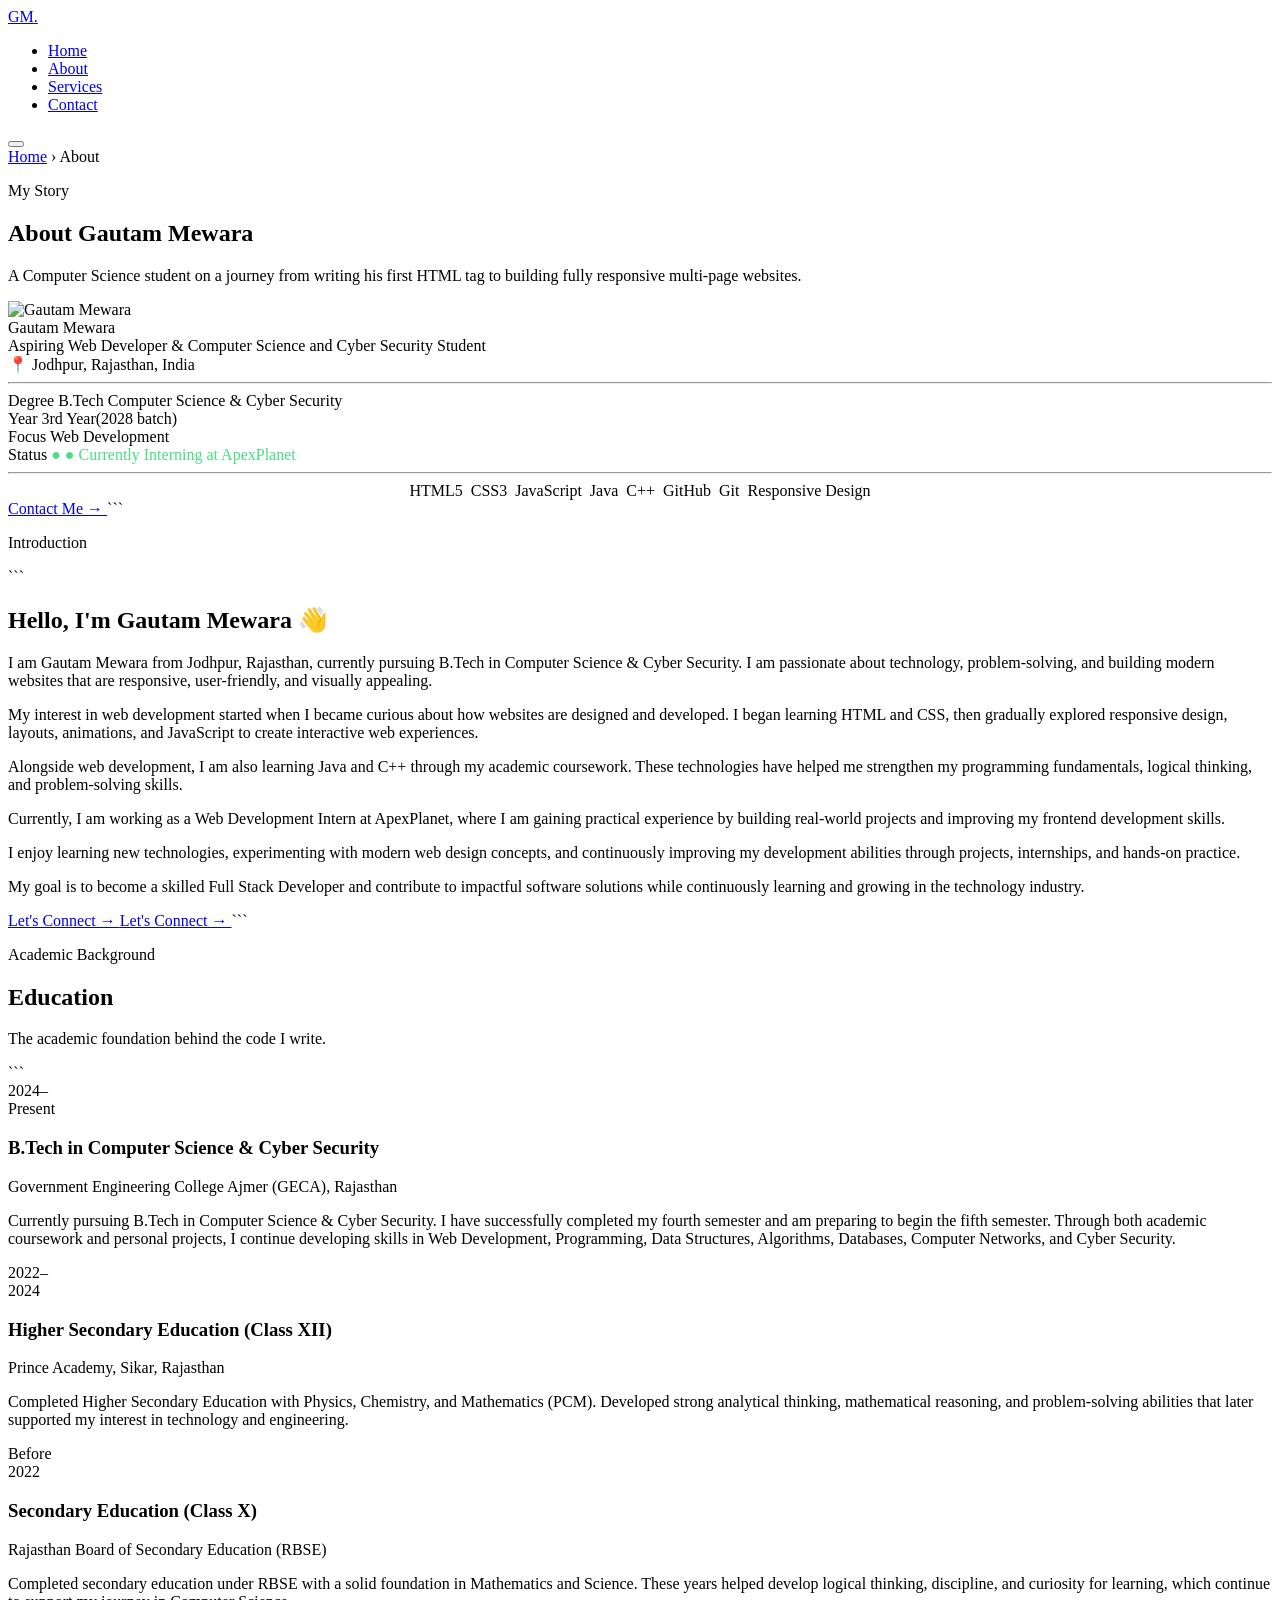
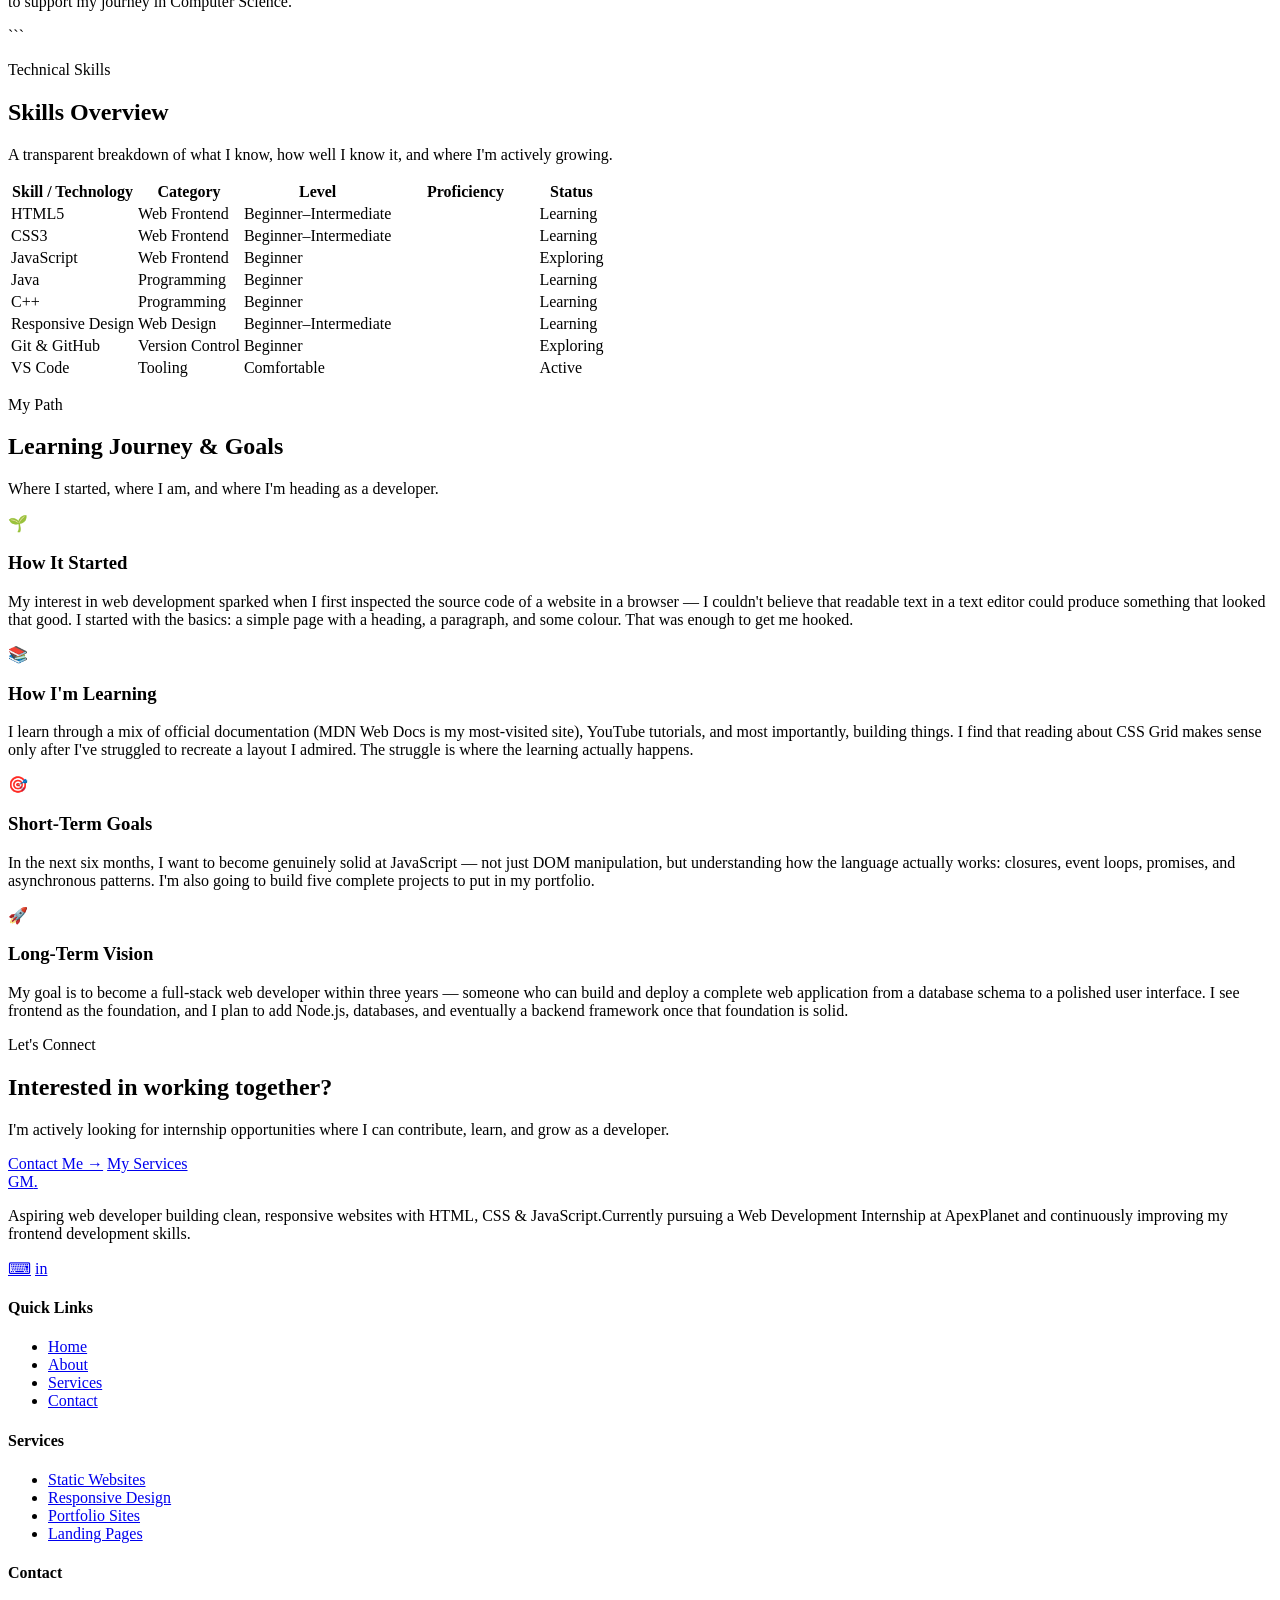
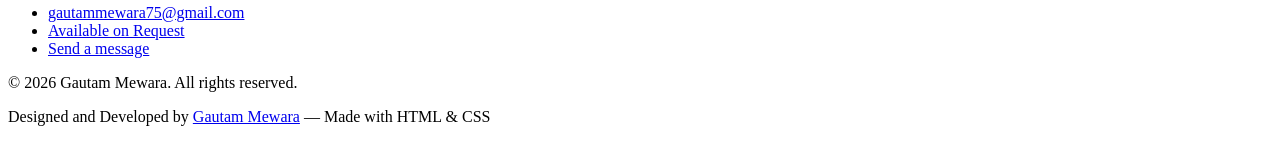
==== about.html @ 84633208 "Add files via upload" ====
<!DOCTYPE html>
<html lang="en">
<head>
  <!-- Created by Gautam Mewara -->
  <meta charset="UTF-8" />
  <meta name="viewport" content="width=device-width, initial-scale=1.0" />
  <meta name="description" content="About Gautam Mewara — Computer Science and Cyber Security student, aspiring web developer, learning HTML, CSS, Java and C++." />
  <title>About — Gautam Mewara</title>
  <link rel="stylesheet" href="css/style.css" />
  <link rel="preconnect" href="https://fonts.googleapis.com" />
  <link rel="preconnect" href="https://fonts.gstatic.com" crossorigin />
</head>
<body>

  <!-- ══ NAVBAR ══════════════════════════════════════════════ -->
  <header>
    <nav class="navbar" role="navigation" aria-label="Main navigation">
      <div class="container nav-inner">
        <a href="index.html" class="nav-logo">GM<span>.</span></a>
        <ul class="nav-links" role="list">
          <li><a href="index.html">Home</a></li>
          <li><a href="about.html" class="active" aria-current="page">About</a></li>
          <li><a href="services.html">Services</a></li>
          <li><a href="contact.html">Contact</a></li>
        </ul>
        <button class="nav-toggle" aria-label="Toggle mobile menu" aria-expanded="false">
          <span></span><span></span><span></span>
        </button>
      </div>
    </nav>
  </header>

  <main>

    <!-- ══ PAGE HERO ══════════════════════════════════════════ -->
    <section class="page-hero" aria-labelledby="page-heading">
      <div class="container">
        <nav class="breadcrumb" aria-label="Breadcrumb">
          <a href="index.html">Home</a>
          <span aria-hidden="true">›</span>
          <span aria-current="page">About</span>
        </nav>
        <p class="tag">My Story</p>
        <h1 class="section-title" id="page-heading">About Gautam Mewara</h1>
        <p class="section-subtitle">A Computer Science student on a journey from writing his first HTML tag to building fully responsive multi-page websites.</p>
      </div>
    </section>

    <!-- ══ INTRODUCTION ════════════════════════════════════════ -->
   <div class="about-profile-card glass">
    <img src="images/profile.jpg"
         alt="Gautam Mewara"
         class="profile-avatar-image">

    <div class="profile-name">Gautam Mewara</div>
    <div class="profile-role">Aspiring Web Developer & Computer Science and Cyber Security Student</div>
    <div class="profile-location">📍 Jodhpur, Rajasthan, India</div>

<hr class="profile-divider" />

<div class="profile-info-row">
    <span>Degree</span>
    <span>B.Tech Computer Science & Cyber Security</span>
</div>

<div class="profile-info-row">
    <span>Year</span>
    <span>3rd Year(2028 batch)</span>
</div>

<div class="profile-info-row">
    <span>Focus</span>
    <span>Web Development</span>
</div>

<div class="profile-info-row">
    <span>Status</span>
    <span style="color:#4ade80;">● ● Currently Interning at ApexPlanet</span>
</div>

<hr class="profile-divider" />

<div style="display:flex; flex-wrap:wrap; gap:8px; justify-content:center; margin-top:4px;">
    <span class="skill-tag">HTML5</span>
    <span class="skill-tag">CSS3</span>
    <span class="skill-tag">JavaScript</span>
    <span class="skill-tag">Java</span>
    <span class="skill-tag">C++</span>
    <span class="skill-tag">GitHub</span>
    <span class="skill-tag">Git</span>
    <span class="skill-tag">Responsive Design</span>
</div>

<a href="contact.html" class="btn btn-primary"
   style="width:100%; justify-content:center; margin-top:24px;">
   Contact Me →
</a>
```

</div>

<div class="about-text-content">
    <p class="tag">Introduction</p>

```
<h2 class="section-title" id="intro-heading">
    Hello, I'm Gautam Mewara 👋
</h2>

<p>
    I am Gautam Mewara from Jodhpur, Rajasthan, currently pursuing B.Tech in Computer Science & Cyber Security. I am passionate about technology, problem-solving, and building modern websites that are responsive, user-friendly, and visually appealing.
</p>

<p>
    My interest in web development started when I became curious about how websites are designed and developed. I began learning HTML and CSS, then gradually explored responsive design, layouts, animations, and JavaScript to create interactive web experiences.
</p>

<p>
    Alongside web development, I am also learning Java and C++ through my academic coursework. These technologies have helped me strengthen my programming fundamentals, logical thinking, and problem-solving skills.
</p>

<p>
    Currently, I am working as a Web Development Intern at ApexPlanet, where I am gaining practical experience by building real-world projects and improving my frontend development skills.
</p>

<p>
    I enjoy learning new technologies, experimenting with modern web design concepts, and continuously improving my development abilities through projects, internships, and hands-on practice.
</p>

<p>
    My goal is to become a skilled Full Stack Developer and contribute to impactful software solutions while continuously learning and growing in the technology industry.
</p>

<a href="contact.html" class="btn btn-outline" style="margin-top:8px;">
    Let's Connect →
</a>

<a href="contact.html" class="btn btn-outline" style="margin-top:8px;">
    Let's Connect →
</a>
```

</div>


    <!-- ══ EDUCATION ════════════════════════════════════════ -->
    <section class="section education-section" aria-labelledby="edu-heading">
  <div class="container">
    <p class="tag">Academic Background</p>
    <h2 class="section-title" id="edu-heading">Education</h2>
    <p class="section-subtitle">The academic foundation behind the code I write.</p>

```
<div class="education-list">

  <article class="education-item glass">
    <div class="edu-year">2024–<br/>Present</div>
    <div class="edu-content">
      <h3>B.Tech in Computer Science & Cyber Security</h3>
      <div class="edu-school">Government Engineering College Ajmer (GECA), Rajasthan</div>
      <p class="edu-desc">
        Currently pursuing B.Tech in Computer Science & Cyber Security. I have successfully completed my fourth semester and am preparing to begin the fifth semester. Through both academic coursework and personal projects, I continue developing skills in Web Development, Programming, Data Structures, Algorithms, Databases, Computer Networks, and Cyber Security.
      </p>
    </div>
  </article>

  <article class="education-item glass">
    <div class="edu-year">2022–<br/>2024</div>
    <div class="edu-content">
      <h3>Higher Secondary Education (Class XII)</h3>
      <div class="edu-school">Prince Academy, Sikar, Rajasthan</div>
      <p class="edu-desc">
        Completed Higher Secondary Education with Physics, Chemistry, and Mathematics (PCM). Developed strong analytical thinking, mathematical reasoning, and problem-solving abilities that later supported my interest in technology and engineering.
      </p>
    </div>
  </article>

  <article class="education-item glass">
    <div class="edu-year">Before<br/>2022</div>
    <div class="edu-content">
      <h3>Secondary Education (Class X)</h3>
      <div class="edu-school">Rajasthan Board of Secondary Education (RBSE)</div>
      <p class="edu-desc">
        Completed secondary education under RBSE with a solid foundation in Mathematics and Science. These years helped develop logical thinking, discipline, and curiosity for learning, which continue to support my journey in Computer Science.
      </p>
    </div>
  </article>

</div>
```

  </div>
</section>


    <!-- ══ SKILLS TABLE ═════════════════════════════════════ -->
    <section class="section skills-table-section" aria-labelledby="skills-table-heading">
      <div class="container">
        <p class="tag">Technical Skills</p>
        <h2 class="section-title" id="skills-table-heading">Skills Overview</h2>
        <p class="section-subtitle">A transparent breakdown of what I know, how well I know it, and where I'm actively growing.</p>

        <div class="skills-table-wrap">
          <table class="skills-table" role="table" aria-label="Technical skills table">
            <thead>
              <tr>
                <th scope="col">Skill / Technology</th>
                <th scope="col">Category</th>
                <th scope="col">Level</th>
                <th scope="col">Proficiency</th>
                <th scope="col">Status</th>
              </tr>
            </thead>
            <tbody>
              <tr>
                <td>HTML5</td>
                <td>Web Frontend</td>
                <td>Beginner–Intermediate</td>
                <td>
                  <div class="skill-level-bar" style="width:140px;">
                    <div class="skill-level-fill" data-pct="65" style="width:65%"></div>
                  </div>
                </td>
                <td><span class="badge badge-sky">Learning</span></td>
              </tr>
              <tr>
                <td>CSS3</td>
                <td>Web Frontend</td>
                <td>Beginner–Intermediate</td>
                <td>
                  <div class="skill-level-bar" style="width:140px;">
                    <div class="skill-level-fill" data-pct="60" style="width:60%"></div>
                  </div>
                </td>
                <td><span class="badge badge-sky">Learning</span></td>
              </tr>
              <tr>
                <td>JavaScript</td>
                <td>Web Frontend</td>
                <td>Beginner</td>
                <td>
                  <div class="skill-level-bar" style="width:140px;">
                    <div class="skill-level-fill" data-pct="35" style="width:35%"></div>
                  </div>
                </td>
                <td><span class="badge badge-yellow">Exploring</span></td>
              </tr>
              <tr>
                <td>Java</td>
                <td>Programming</td>
                <td>Beginner</td>
                <td>
                  <div class="skill-level-bar" style="width:140px;">
                    <div class="skill-level-fill" data-pct="45" style="width:45%"></div>
                  </div>
                </td>
                <td><span class="badge badge-sky">Learning</span></td>
              </tr>
              <tr>
                <td>C++</td>
                <td>Programming</td>
                <td>Beginner</td>
                <td>
                  <div class="skill-level-bar" style="width:140px;">
                    <div class="skill-level-fill" data-pct="40" style="width:40%"></div>
                  </div>
                </td>
                <td><span class="badge badge-sky">Learning</span></td>
              </tr>
              <tr>
                <td>Responsive Design</td>
                <td>Web Design</td>
                <td>Beginner–Intermediate</td>
                <td>
                  <div class="skill-level-bar" style="width:140px;">
                    <div class="skill-level-fill" data-pct="58" style="width:58%"></div>
                  </div>
                </td>
                <td><span class="badge badge-sky">Learning</span></td>
              </tr>
              <tr>
                <td>Git &amp; GitHub</td>
                <td>Version Control</td>
                <td>Beginner</td>
                <td>
                  <div class="skill-level-bar" style="width:140px;">
                    <div class="skill-level-fill" data-pct="30" style="width:30%"></div>
                  </div>
                </td>
                <td><span class="badge badge-yellow">Exploring</span></td>
              </tr>
              <tr>
                <td>VS Code</td>
                <td>Tooling</td>
                <td>Comfortable</td>
                <td>
                  <div class="skill-level-bar" style="width:140px;">
                    <div class="skill-level-fill" data-pct="72" style="width:72%"></div>
                  </div>
                </td>
                <td><span class="badge badge-green">Active</span></td>
              </tr>
            </tbody>
          </table>
        </div>
      </div>
    </section>

    <!-- ══ LEARNING JOURNEY ═════════════════════════════════ -->
    <section class="section journey-section" aria-labelledby="journey-heading">
      <div class="container">
        <p class="tag">My Path</p>
        <h2 class="section-title" id="journey-heading">Learning Journey &amp; Goals</h2>
        <p class="section-subtitle">Where I started, where I am, and where I'm heading as a developer.</p>

        <div class="journey-grid">
          <div class="journey-card glass">
            <span class="journey-icon">🌱</span>
            <h3>How It Started</h3>
            <p>
              My interest in web development sparked when I first inspected the source code of a website in a browser — I couldn't believe that readable text in a text editor could produce something that looked that good. I started with the basics: a simple page with a heading, a paragraph, and some colour. That was enough to get me hooked.
            </p>
          </div>

          <div class="journey-card glass">
            <span class="journey-icon">📚</span>
            <h3>How I'm Learning</h3>
            <p>
              I learn through a mix of official documentation (MDN Web Docs is my most-visited site), YouTube tutorials, and most importantly, building things. I find that reading about CSS Grid makes sense only after I've struggled to recreate a layout I admired. The struggle is where the learning actually happens.
            </p>
          </div>

          <div class="journey-card glass">
            <span class="journey-icon">🎯</span>
            <h3>Short-Term Goals</h3>
            <p>
              In the next six months, I want to become genuinely solid at JavaScript — not just DOM manipulation, but understanding how the language actually works: closures, event loops, promises, and asynchronous patterns. I'm also going to build five complete projects to put in my portfolio.
            </p>
          </div>

          <div class="journey-card glass">
            <span class="journey-icon">🚀</span>
            <h3>Long-Term Vision</h3>
            <p>
              My goal is to become a full-stack web developer within three years — someone who can build and deploy a complete web application from a database schema to a polished user interface. I see frontend as the foundation, and I plan to add Node.js, databases, and eventually a backend framework once that foundation is solid.
            </p>
          </div>
        </div>
      </div>
    </section>

    <!-- ══ CTA ════════════════════════════════════════════ -->
    <section class="cta-section" aria-labelledby="about-cta-heading">
      <div class="container">
        <p class="tag">Let's Connect</p>
        <h2 class="section-title" id="about-cta-heading">Interested in working together?</h2>
        <p class="section-subtitle">
          I'm actively looking for internship opportunities where I can contribute, learn, and grow as a developer.
        </p>
        <div class="cta-actions">
          <a href="contact.html" class="btn btn-primary">Contact Me →</a>
          <a href="services.html" class="btn btn-outline">My Services</a>
        </div>
      </div>
    </section>

  </main>

  <!-- ══ FOOTER ════════════════════════════════════════════ -->
  <footer class="footer" role="contentinfo">
    <div class="container">
      <div class="footer-grid">
        <div class="footer-brand">
          <a href="index.html" class="nav-logo">GM<span>.</span></a>
          <p>Aspiring web developer building clean, responsive websites with HTML, CSS &amp; JavaScript.Currently pursuing a Web Development Internship at ApexPlanet and continuously improving my frontend development skills.</p>
          <div class="footer-social">
            <a href="https://github.com/gautammewara75" target="_blank" rel="noopener noreferrer" class="social-link" aria-label="GitHub">⌨</a>
            <a href="https://www.linkedin.com/in/gautammewara75" target="_blank" rel="noopener noreferrer" class="social-link" aria-label="LinkedIn">in</a>
          </div>
        </div>
        <div class="footer-col">
          <h4>Quick Links</h4>
          <ul>
            <li><a href="index.html">Home</a></li>
            <li><a href="about.html">About</a></li>
            <li><a href="services.html">Services</a></li>
            <li><a href="contact.html">Contact</a></li>
          </ul>
        </div>
        <div class="footer-col">
          <h4>Services</h4>
          <ul>
            <li><a href="services.html">Static Websites</a></li>
            <li><a href="services.html">Responsive Design</a></li>
            <li><a href="services.html">Portfolio Sites</a></li>
            <li><a href="services.html">Landing Pages</a></li>
          </ul>
        </div>
        <div class="footer-col">
          <h4>Contact</h4>
          <ul>
            <li><a href="mailto:gautammewara75@gmail.com">gautammewara75@gmail.com</a></li>
            <li><a href="tel:Available on Request">Available on Request</a></li>
            <li><a href="contact.html">Send a message</a></li>
          </ul>
        </div>
      </div>
      <div class="footer-bottom">
        <p>© 2026 Gautam Mewara. All rights reserved.</p>
        <p>Designed and Developed by <a href="about.html">Gautam Mewara</a> — Made with HTML &amp; CSS</p>
      </div>
    </div>
  </footer>

  <script src="js/script.js"></script>
</body>
</html>
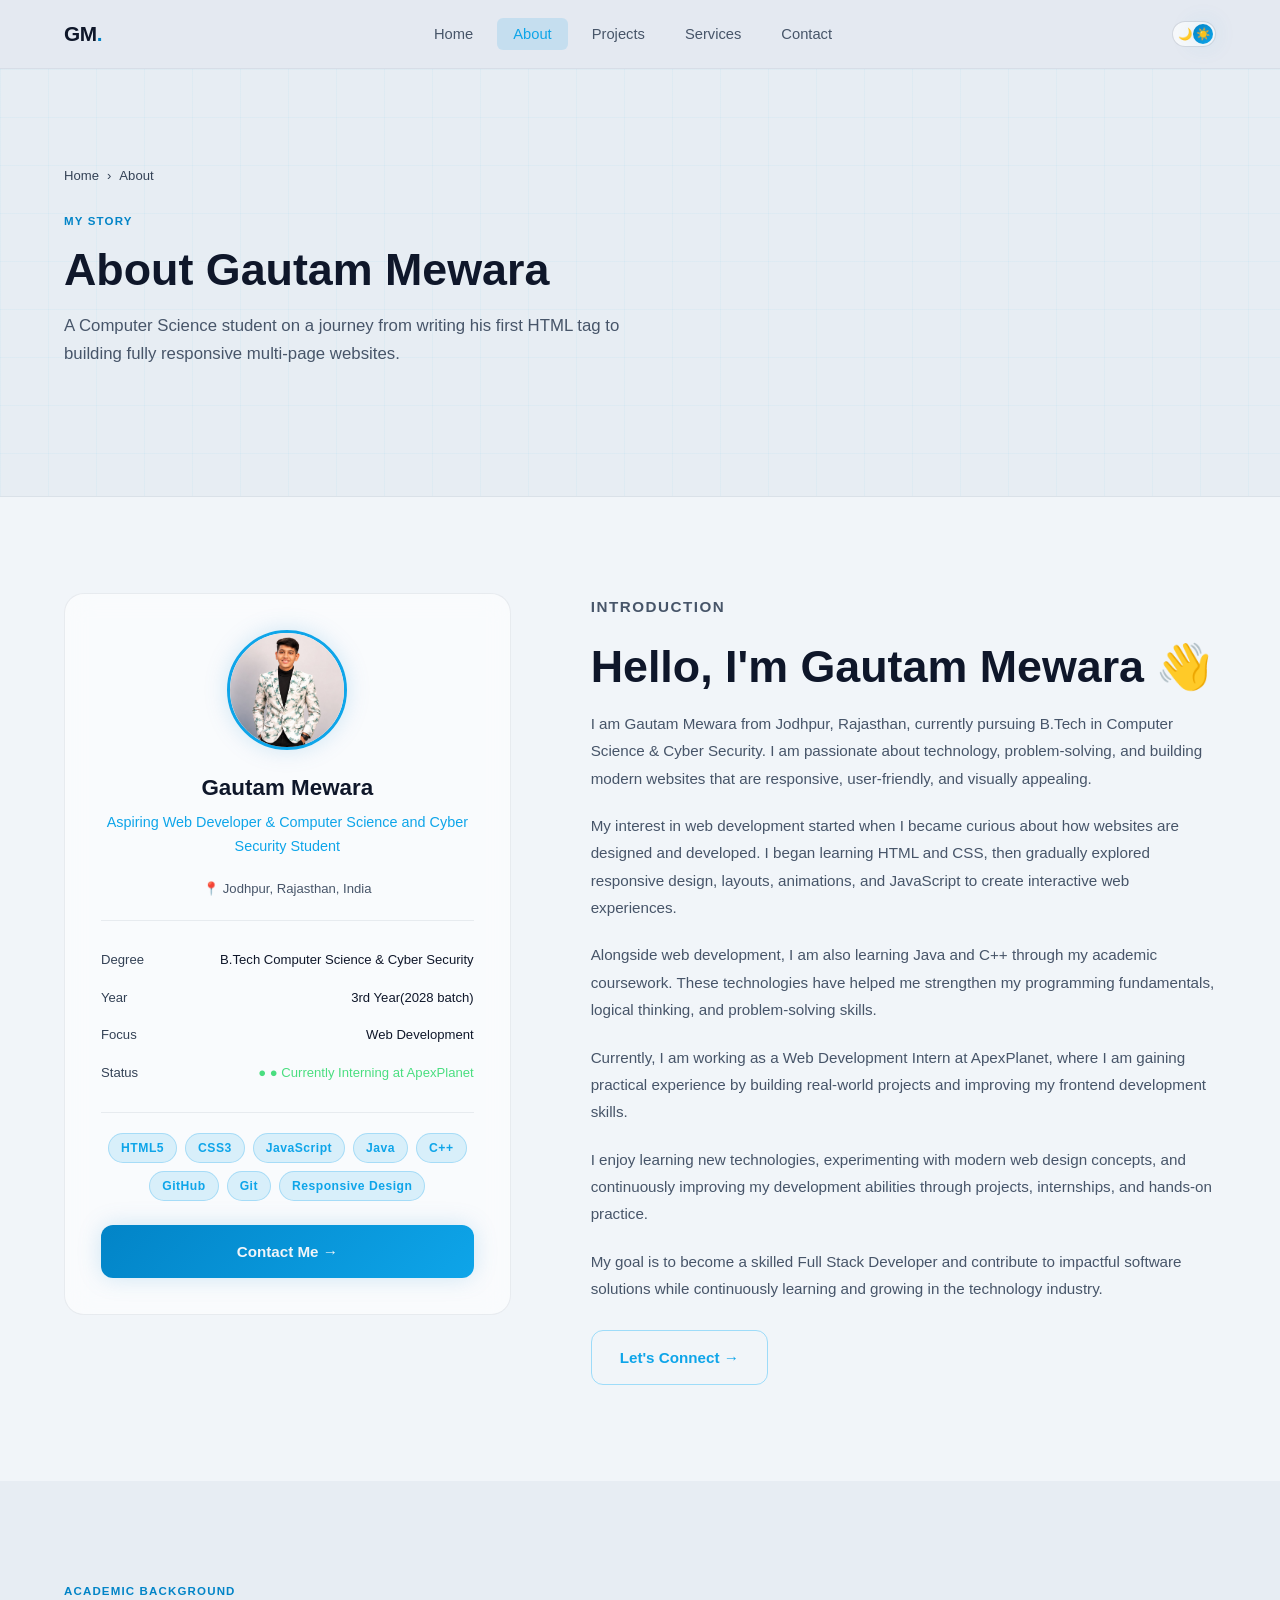
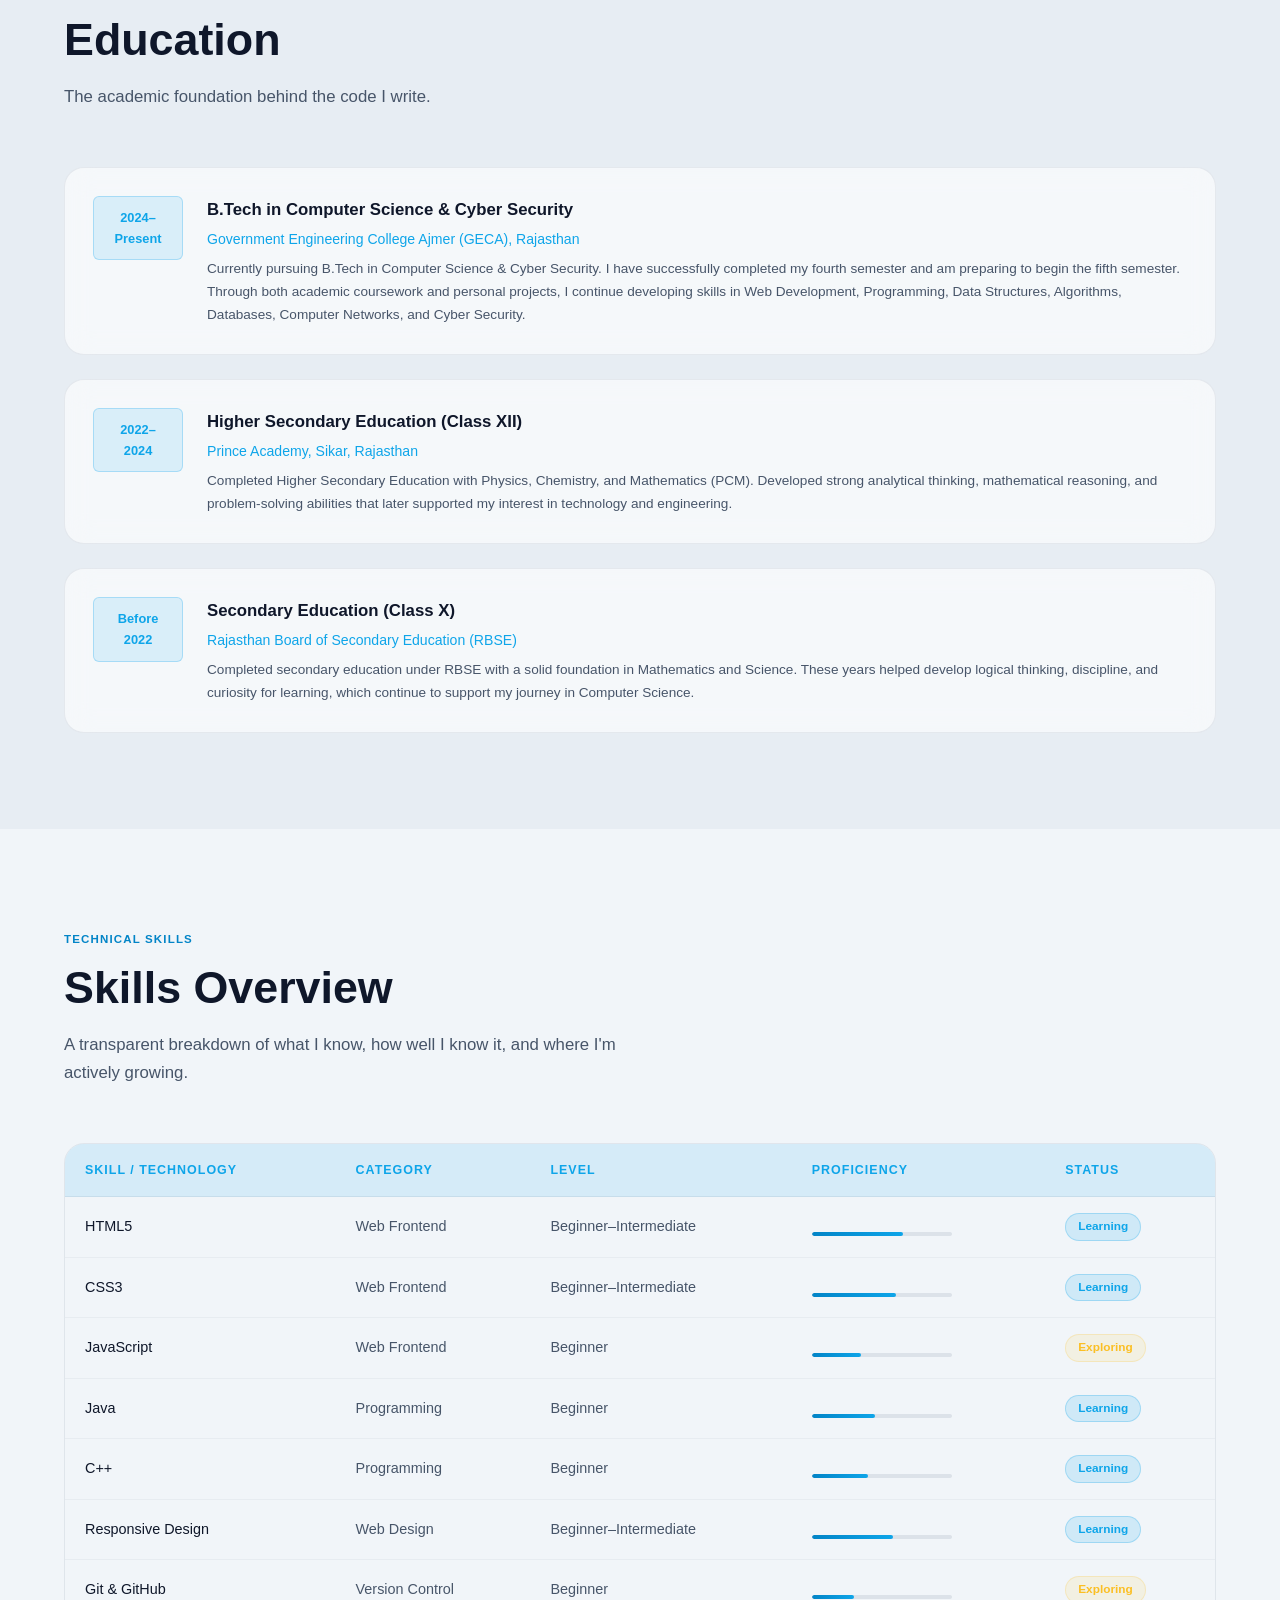
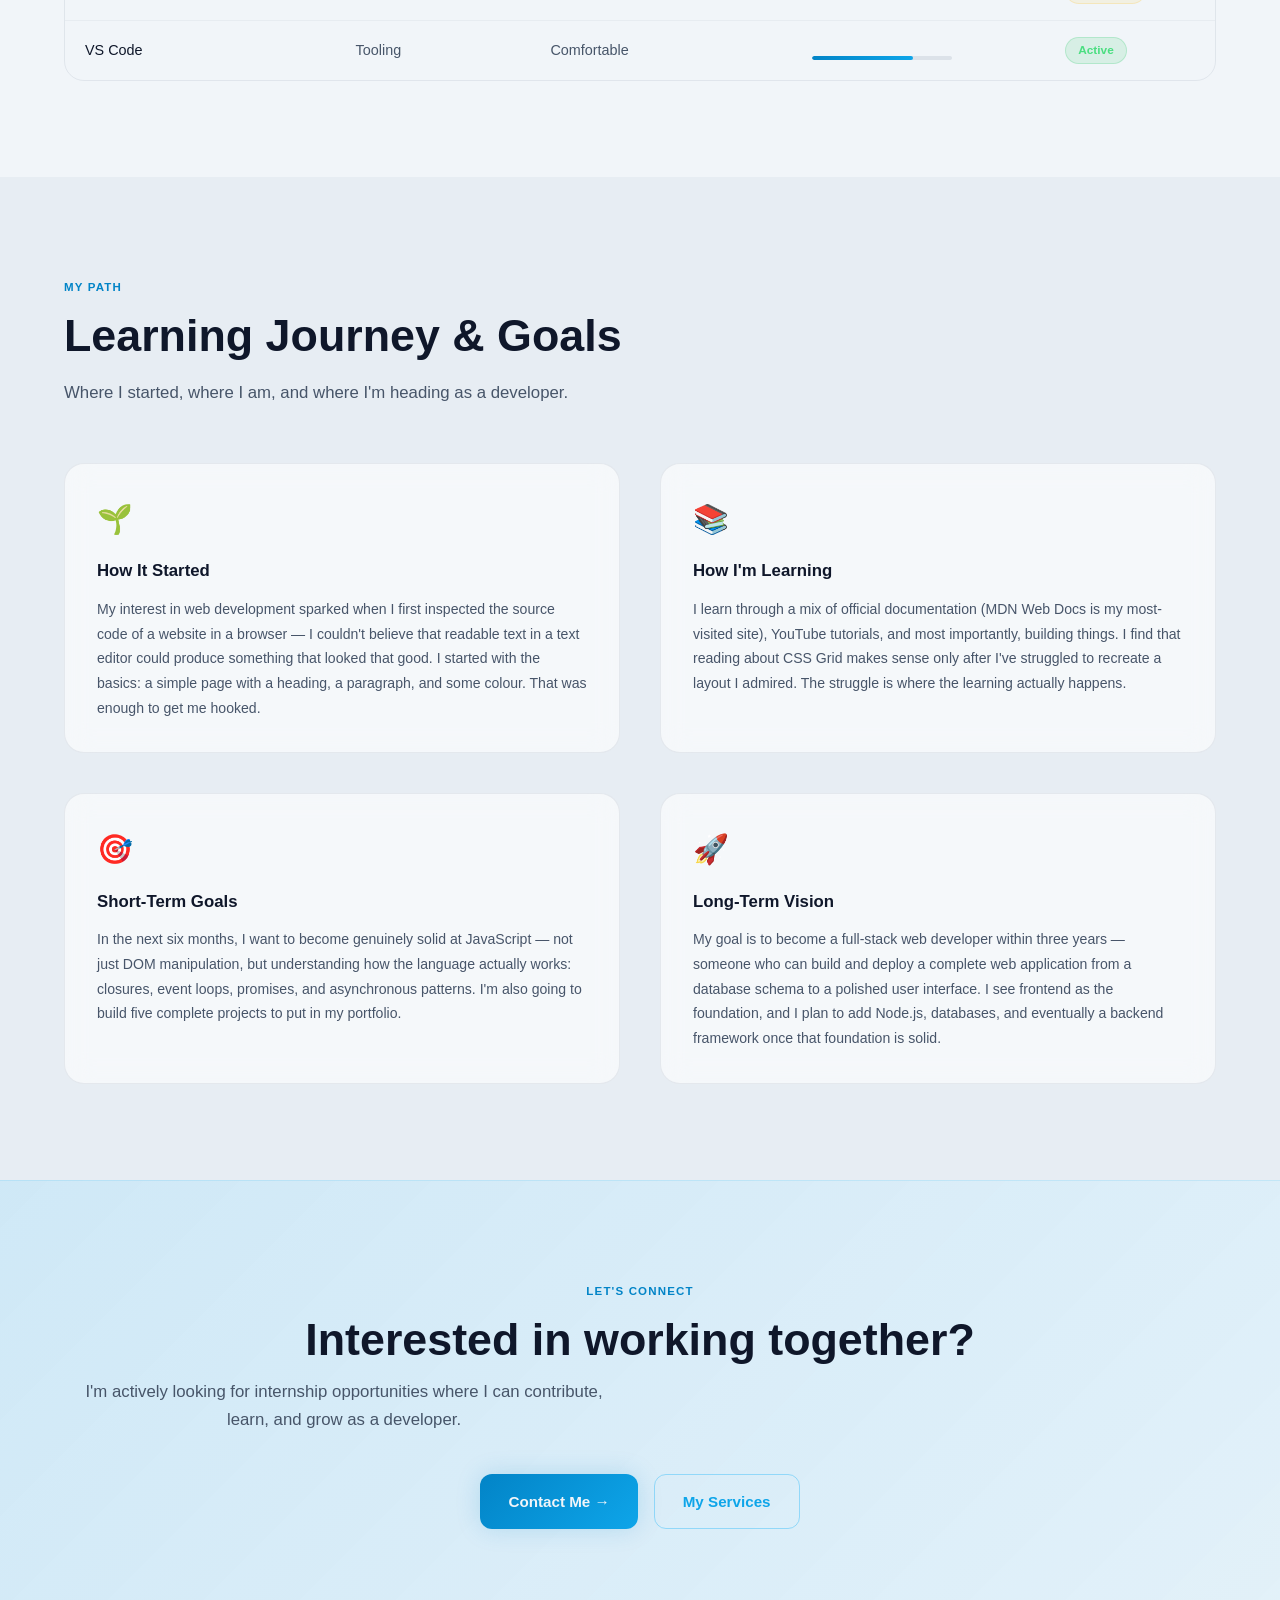
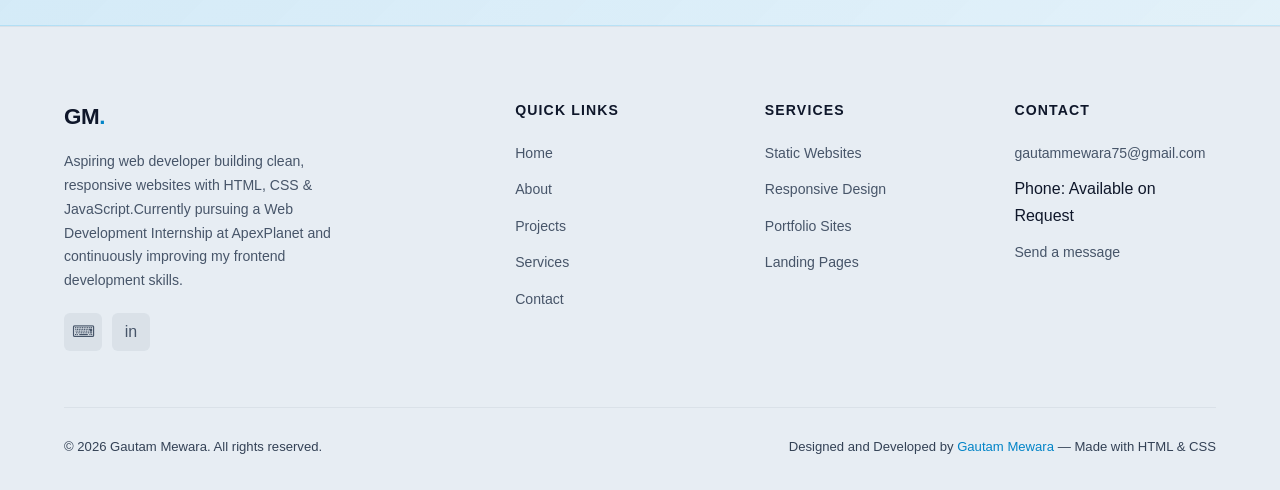
==== commit f737fff3: "Add files via upload" ====
--- a/about.html
+++ b/about.html
@@ -2,6 +2,15 @@
 <html lang="en">
 <head>
   <!-- Created by Gautam Mewara -->
+  <script>
+    (function () {
+      try {
+        var stored = localStorage.getItem('theme');
+        var theme = stored || (matchMedia('(prefers-color-scheme: light)').matches ? 'light' : 'dark');
+        if (theme === 'light') document.documentElement.setAttribute('data-theme', 'light');
+      } catch (e) { /* localStorage unavailable */ }
+    })();
+  </script>
   <meta charset="UTF-8" />
   <meta name="viewport" content="width=device-width, initial-scale=1.0" />
   <meta name="description" content="About Gautam Mewara — Computer Science and Cyber Security student, aspiring web developer, learning HTML, CSS, Java and C++." />
@@ -11,6 +20,7 @@
   <link rel="preconnect" href="https://fonts.gstatic.com" crossorigin />
 </head>
 <body>
+  <a href="#main-content" class="skip-link">Skip to content</a>
 
   <!-- ══ NAVBAR ══════════════════════════════════════════════ -->
   <header>
@@ -20,17 +30,22 @@
         <ul class="nav-links" role="list">
           <li><a href="index.html">Home</a></li>
           <li><a href="about.html" class="active" aria-current="page">About</a></li>
+          <li><a href="projects.html">Projects</a></li>
           <li><a href="services.html">Services</a></li>
           <li><a href="contact.html">Contact</a></li>
         </ul>
         <button class="nav-toggle" aria-label="Toggle mobile menu" aria-expanded="false">
           <span></span><span></span><span></span>
         </button>
+        <button class="theme-toggle" id="theme-toggle" type="button" aria-pressed="false" aria-label="Switch to light theme">
+          <span class="theme-icon theme-icon-dark" aria-hidden="true">🌙</span>
+          <span class="theme-icon theme-icon-light" aria-hidden="true">☀️</span>
+        </button>
       </div>
     </nav>
   </header>
 
-  <main>
+  <main id="main-content">
 
     <!-- ══ PAGE HERO ══════════════════════════════════════════ -->
     <section class="page-hero" aria-labelledby="page-heading">
@@ -47,6 +62,10 @@
     </section>
 
     <!-- ══ INTRODUCTION ════════════════════════════════════════ -->
+    <section class="section" aria-label="Introduction">
+      <div class="container">
+        <div class="about-intro-grid">
+
    <div class="about-profile-card glass">
     <img src="images/profile.jpg"
          alt="Gautam Mewara"
@@ -95,14 +114,12 @@
    style="width:100%; justify-content:center; margin-top:24px;">
    Contact Me →
 </a>
-```
 
 </div>
 
 <div class="about-text-content">
     <p class="tag">Introduction</p>
 
-```
 <h2 class="section-title" id="intro-heading">
     Hello, I'm Gautam Mewara 👋
 </h2>
@@ -135,12 +152,11 @@
     Let's Connect →
 </a>
 
-<a href="contact.html" class="btn btn-outline" style="margin-top:8px;">
-    Let's Connect →
-</a>
-```
-
-</div>
+        </div>
+
+        </div>
+      </div>
+    </section>
 
 
     <!-- ══ EDUCATION ════════════════════════════════════════ -->
@@ -150,7 +166,6 @@
     <h2 class="section-title" id="edu-heading">Education</h2>
     <p class="section-subtitle">The academic foundation behind the code I write.</p>
 
-```
 <div class="education-list">
 
   <article class="education-item glass">
@@ -187,7 +202,6 @@
   </article>
 
 </div>
-```
 
   </div>
 </section>
@@ -375,7 +389,7 @@
           <p>Aspiring web developer building clean, responsive websites with HTML, CSS &amp; JavaScript.Currently pursuing a Web Development Internship at ApexPlanet and continuously improving my frontend development skills.</p>
           <div class="footer-social">
             <a href="https://github.com/gautammewara75" target="_blank" rel="noopener noreferrer" class="social-link" aria-label="GitHub">⌨</a>
-            <a href="https://www.linkedin.com/in/gautammewara75" target="_blank" rel="noopener noreferrer" class="social-link" aria-label="LinkedIn">in</a>
+            <a href="https://linkedin.com/in/gautammewara75" target="_blank" rel="noopener noreferrer" class="social-link" aria-label="LinkedIn">in</a>
           </div>
         </div>
         <div class="footer-col">
@@ -383,6 +397,7 @@
           <ul>
             <li><a href="index.html">Home</a></li>
             <li><a href="about.html">About</a></li>
+            <li><a href="projects.html">Projects</a></li>
             <li><a href="services.html">Services</a></li>
             <li><a href="contact.html">Contact</a></li>
           </ul>
@@ -400,7 +415,7 @@
           <h4>Contact</h4>
           <ul>
             <li><a href="mailto:gautammewara75@gmail.com">gautammewara75@gmail.com</a></li>
-            <li><a href="tel:Available on Request">Available on Request</a></li>
+            <li><span>Phone: Available on Request</span></li>
             <li><a href="contact.html">Send a message</a></li>
           </ul>
         </div>
@@ -412,6 +427,8 @@
     </div>
   </footer>
 
+  <button id="back-to-top" class="back-to-top" type="button" aria-label="Back to top">↑</button>
+
   <script src="js/script.js"></script>
 </body>
 </html>
--- a/css/style.css
+++ b/css/style.css
@@ -0,0 +1,1718 @@
+/* ============================================================
+   style.css — Gautam Mewara Portfolio
+   Created by Gautam Mewara
+   ============================================================ */
+
+/* ── Reset & Base ─────────────────────────────────────────── */
+*, *::before, *::after { box-sizing: border-box; margin: 0; padding: 0; }
+
+:root {
+  --navy:       #0f172a;
+  --navy-mid:   #1e293b;
+  --sky:        #0ea5e9;
+  --sky-light:  #38bdf8;
+  --snow:       #f8fafc;
+  --slate:      #94a3b8;
+  --slate-dark: #64748b;
+  --white:      #ffffff;
+
+  /* RGB triplets used inside rgba() so the dark/light theme can swap the
+     base colour while every existing opacity value stays untouched. */
+  --surface-rgb: 30,41,59;    /* card / glass panels */
+  --deep-rgb:    15,23,42;    /* navbar, inputs, deepest panels */
+  --ink-rgb:     148,163,184; /* borders, dividers, track lines */
+
+  --radius-sm:  6px;
+  --radius-md:  12px;
+  --radius-lg:  20px;
+  --radius-xl:  32px;
+
+  --shadow-sm:  0 1px 3px rgba(0,0,0,.3);
+  --shadow-md:  0 4px 16px rgba(0,0,0,.4);
+  --shadow-lg:  0 8px 32px rgba(0,0,0,.5);
+  --shadow-glow: 0 0 24px rgba(14,165,233,.35);
+
+  --transition: .28s cubic-bezier(.4,0,.2,1);
+
+  --font-display: 'Space Grotesk', sans-serif;
+  --font-body:    'Inter', sans-serif;
+}
+
+/* ── Light theme overrides ─────────────────────────────────────────
+   Toggled by setting data-theme="light" on <html> (see js/script.js).
+   Only colour tokens change; layout, spacing and content stay identical. */
+html[data-theme="light"] {
+  --navy:       #f1f5f9;
+  --navy-mid:   #e7edf3;
+  --sky:        #0284c7;
+  --sky-light:  #0ea5e9;
+  --snow:       #0f172a;
+  --slate:      #475569;
+  --slate-dark: #334155;
+  --white:      #0f172a;
+
+  --surface-rgb: 255,255,255;
+  --deep-rgb:    226,232,240;
+  --ink-rgb:     100,116,139;
+
+  --shadow-sm:  0 1px 3px rgba(15,23,42,.08);
+  --shadow-md:  0 4px 16px rgba(15,23,42,.10);
+  --shadow-lg:  0 8px 32px rgba(15,23,42,.14);
+  --shadow-glow: 0 0 24px rgba(2,132,199,.18);
+}
+
+html { scroll-behavior: smooth; font-size: 16px; }
+
+/* Keeps in-page anchor jumps (FAQ links, section-nav dots, skip link) from
+   hiding under the sticky navbar */
+[id] { scroll-margin-top: 84px; }
+
+body {
+  font-family: var(--font-body);
+  background: var(--navy);
+  color: var(--snow);
+  line-height: 1.65;
+  overflow-x: hidden;
+  transition: background-color var(--transition), color var(--transition);
+}
+
+a { color: var(--sky-light); text-decoration: none; transition: color var(--transition); }
+a:hover { color: var(--white); }
+img { display: block; max-width: 100%; }
+ul { list-style: none; }
+button { cursor: pointer; font-family: inherit; }
+
+/* Google Fonts import */
+@import url('https://fonts.googleapis.com/css2?family=Space+Grotesk:wght@400;500;600;700&family=Inter:wght@400;500;600&display=swap');
+
+/* ── Utility ──────────────────────────────────────────────── */
+.container { width: 90%; max-width: 1200px; margin: 0 auto; }
+.section    { padding: 96px 0; }
+.section-sm { padding: 64px 0; }
+
+.tag {
+  display: inline-block;
+  font-size: .72rem;
+  font-weight: 600;
+  letter-spacing: .1em;
+  text-transform: uppercase;
+  color: var(--sky);
+  margin-bottom: 12px;
+}
+
+.section-title {
+  font-family: var(--font-display);
+  font-size: clamp(1.9rem, 3.5vw, 2.8rem);
+  font-weight: 700;
+  color: var(--white);
+  line-height: 1.2;
+  margin-bottom: 16px;
+}
+
+.section-subtitle {
+  color: var(--slate);
+  font-size: 1.05rem;
+  max-width: 560px;
+  margin-bottom: 56px;
+}
+
+.text-center { text-align: center; }
+.text-center .section-subtitle { margin-left: auto; margin-right: auto; }
+
+/* ── Buttons ──────────────────────────────────────────────── */
+.btn {
+  display: inline-flex;
+  align-items: center;
+  gap: 8px;
+  padding: 14px 28px;
+  border-radius: var(--radius-md);
+  font-size: .95rem;
+  font-weight: 600;
+  transition: all var(--transition);
+  border: none;
+  position: relative;
+  overflow: hidden;
+}
+
+.btn-primary {
+  background: linear-gradient(135deg, var(--sky), var(--sky-light));
+  color: var(--navy);
+  box-shadow: var(--shadow-glow);
+}
+.btn-primary:hover {
+  transform: translateY(-2px);
+  box-shadow: 0 0 36px rgba(14,165,233,.55);
+  color: var(--navy);
+}
+
+.btn-outline {
+  background: transparent;
+  border: 1.5px solid rgba(56,189,248,.45);
+  color: var(--sky-light);
+}
+.btn-outline:hover {
+  background: rgba(14,165,233,.12);
+  border-color: var(--sky-light);
+  transform: translateY(-2px);
+  color: var(--white);
+}
+
+/* ── Glassmorphism card ───────────────────────────────────── */
+.glass {
+  background: rgba(var(--surface-rgb),.6);
+  border: 1px solid rgba(var(--ink-rgb),.12);
+  backdrop-filter: blur(14px);
+  -webkit-backdrop-filter: blur(14px);
+  border-radius: var(--radius-lg);
+}
+
+/* ══════════════════════════════════════════════════════════
+   NAVBAR
+══════════════════════════════════════════════════════════ */
+.navbar {
+  position: sticky;
+  top: 0;
+  z-index: 1000;
+  background: rgba(var(--deep-rgb),.88);
+  border-bottom: 1px solid rgba(var(--ink-rgb),.1);
+  backdrop-filter: blur(18px);
+  -webkit-backdrop-filter: blur(18px);
+  padding: 0;
+}
+
+.nav-inner {
+  display: flex;
+  align-items: center;
+  justify-content: space-between;
+  height: 68px;
+}
+
+.nav-logo {
+  font-family: var(--font-display);
+  font-size: 1.3rem;
+  font-weight: 700;
+  color: var(--white);
+  letter-spacing: -.02em;
+}
+.nav-logo span { color: var(--sky); }
+
+.nav-links {
+  display: flex;
+  gap: 8px;
+  align-items: center;
+}
+
+.nav-links a {
+  color: var(--slate);
+  font-size: .92rem;
+  font-weight: 500;
+  padding: 8px 16px;
+  border-radius: var(--radius-sm);
+  transition: all var(--transition);
+}
+.nav-links a:hover,
+.nav-links a.active {
+  color: var(--white);
+  background: rgba(14,165,233,.14);
+}
+.nav-links a.active { color: var(--sky-light); }
+
+/* Hamburger */
+.nav-toggle {
+  display: none;
+  flex-direction: column;
+  gap: 5px;
+  background: none;
+  border: none;
+  padding: 6px;
+}
+.nav-toggle span {
+  display: block;
+  width: 24px;
+  height: 2px;
+  background: var(--snow);
+  border-radius: 2px;
+  transition: all var(--transition);
+}
+.nav-toggle.open span:nth-child(1) { transform: translateY(7px) rotate(45deg); }
+.nav-toggle.open span:nth-child(2) { opacity: 0; }
+.nav-toggle.open span:nth-child(3) { transform: translateY(-7px) rotate(-45deg); }
+
+/* Theme toggle */
+.theme-toggle {
+  position: relative;
+  width: 44px;
+  height: 26px;
+  border-radius: 99px;
+  border: 1px solid rgba(var(--ink-rgb),.25);
+  background: rgba(var(--surface-rgb),.7);
+  cursor: pointer;
+  flex-shrink: 0;
+  margin-left: 8px;
+  transition: border-color var(--transition);
+}
+.theme-toggle:hover { border-color: rgba(14,165,233,.4); }
+.theme-toggle::before {
+  content: '';
+  position: absolute;
+  top: 2px; left: 2px;
+  width: 20px; height: 20px;
+  border-radius: 50%;
+  background: linear-gradient(135deg, var(--sky), var(--sky-light));
+  box-shadow: var(--shadow-glow);
+  transition: transform var(--transition);
+}
+html[data-theme="light"] .theme-toggle::before { transform: translateX(18px); }
+.theme-toggle .theme-icon {
+  position: absolute;
+  top: 50%;
+  font-size: .72rem;
+  transform: translateY(-50%);
+  pointer-events: none;
+}
+.theme-icon-dark  { left: 5px; }
+.theme-icon-light { right: 5px; }
+
+/* Skip link (accessibility) */
+.skip-link {
+  position: absolute;
+  left: 12px;
+  top: -60px;
+  z-index: 2000;
+  background: var(--sky);
+  color: var(--navy);
+  font-weight: 600;
+  font-size: .85rem;
+  padding: 10px 18px;
+  border-radius: var(--radius-sm);
+  transition: top var(--transition);
+}
+.skip-link:focus { top: 12px; }
+
+/* Visible keyboard focus across the site */
+a:focus-visible,
+button:focus-visible,
+input:focus-visible,
+select:focus-visible,
+textarea:focus-visible,
+[tabindex]:focus-visible {
+  outline: 2px solid var(--sky-light);
+  outline-offset: 3px;
+  border-radius: 4px;
+}
+
+/* ══════════════════════════════════════════════════════════
+   HERO
+══════════════════════════════════════════════════════════ */
+.hero {
+  min-height: calc(100vh - 68px);
+  display: flex;
+  align-items: center;
+  position: relative;
+  overflow: hidden;
+  padding: 80px 0;
+}
+
+/* Grid mesh background */
+.hero::before {
+  content: '';
+  position: absolute;
+  inset: 0;
+  background-image:
+    linear-gradient(rgba(14,165,233,.06) 1px, transparent 1px),
+    linear-gradient(90deg, rgba(14,165,233,.06) 1px, transparent 1px);
+  background-size: 48px 48px;
+  pointer-events: none;
+}
+
+/* Ambient orbs */
+.hero::after {
+  content: '';
+  position: absolute;
+  width: 600px; height: 600px;
+  background: radial-gradient(circle, rgba(14,165,233,.18) 0%, transparent 70%);
+  top: -100px; right: -100px;
+  pointer-events: none;
+  border-radius: 50%;
+}
+
+.hero-orb-2 {
+  position: absolute;
+  width: 400px; height: 400px;
+  background: radial-gradient(circle, rgba(56,189,248,.1) 0%, transparent 70%);
+  bottom: -80px; left: -80px;
+  border-radius: 50%;
+  pointer-events: none;
+}
+
+.hero-grid {
+  display: grid;
+  grid-template-columns: 1fr 1fr;
+  gap: 64px;
+  align-items: center;
+  position: relative;
+  z-index: 1;
+}
+
+.hero-eyebrow {
+  display: inline-flex;
+  align-items: center;
+  gap: 8px;
+  background: rgba(14,165,233,.12);
+  border: 1px solid rgba(14,165,233,.3);
+  border-radius: 99px;
+  padding: 6px 16px;
+  font-size: .82rem;
+  font-weight: 600;
+  color: var(--sky-light);
+  letter-spacing: .06em;
+  margin-bottom: 24px;
+}
+.hero-eyebrow::before {
+  content: '';
+  width: 7px; height: 7px;
+  background: var(--sky);
+  border-radius: 50%;
+  animation: pulse 2s ease-in-out infinite;
+}
+
+@keyframes pulse {
+  0%, 100% { opacity: 1; transform: scale(1); }
+  50%       { opacity: .5; transform: scale(1.4); }
+}
+
+.hero-title {
+  font-family: var(--font-display);
+  font-size: clamp(2.4rem, 5.5vw, 4rem);
+  font-weight: 700;
+  line-height: 1.12;
+  color: var(--white);
+  margin-bottom: 8px;
+}
+.hero-title .highlight {
+  background: linear-gradient(135deg, var(--sky), var(--sky-light));
+  -webkit-background-clip: text;
+  -webkit-text-fill-color: transparent;
+  background-clip: text;
+}
+
+.hero-subtitle {
+  font-size: 1.15rem;
+  color: var(--slate);
+  margin-bottom: 36px;
+  max-width: 480px;
+}
+
+.hero-actions { display: flex; gap: 16px; flex-wrap: wrap; }
+
+.hero-stats {
+  display: flex;
+  gap: 32px;
+  margin-top: 48px;
+  padding-top: 40px;
+  border-top: 1px solid rgba(var(--ink-rgb),.12);
+}
+.stat-item { display: flex; flex-direction: column; }
+.stat-number {
+  font-family: var(--font-display);
+  font-size: 1.8rem;
+  font-weight: 700;
+  color: var(--sky-light);
+}
+.stat-label { font-size: .82rem; color: var(--slate); }
+
+/* Hero visual */
+.hero-visual {
+  display: flex;
+  justify-content: center;
+  align-items: center;
+}
+
+.hero-card {
+  width: 360px;
+  padding: 36px;
+  position: relative;
+}
+
+.hero-card-avatar {
+  width: 80px; height: 80px;
+  border-radius: 50%;
+  background: linear-gradient(135deg, var(--sky), var(--sky-light));
+  display: flex;
+  align-items: center;
+  justify-content: center;
+  font-family: var(--font-display);
+  font-size: 2rem;
+  font-weight: 700;
+  color: var(--navy);
+  margin-bottom: 20px;
+  box-shadow: var(--shadow-glow);
+}
+
+.hero-card-name {
+  font-family: var(--font-display);
+  font-size: 1.3rem;
+  font-weight: 700;
+  color: var(--white);
+  margin-bottom: 4px;
+}
+.hero-card-role { font-size: .88rem; color: var(--sky-light); margin-bottom: 20px; }
+
+.hero-card-skills { display: flex; flex-wrap: wrap; gap: 8px; margin-bottom: 24px; }
+.skill-tag {
+  background: rgba(14,165,233,.14);
+  border: 1px solid rgba(14,165,233,.25);
+  color: var(--sky-light);
+  font-size: .76rem;
+  font-weight: 600;
+  padding: 4px 12px;
+  border-radius: 99px;
+  letter-spacing: .04em;
+}
+
+.hero-card-progress { display: flex; flex-direction: column; gap: 12px; }
+.progress-item {}
+.progress-label {
+  display: flex;
+  justify-content: space-between;
+  font-size: .8rem;
+  color: var(--slate);
+  margin-bottom: 6px;
+}
+.progress-bar {
+  height: 5px;
+  background: rgba(var(--ink-rgb),.15);
+  border-radius: 99px;
+  overflow: hidden;
+}
+.progress-fill {
+  height: 100%;
+  background: linear-gradient(90deg, var(--sky), var(--sky-light));
+  border-radius: 99px;
+  animation: fillBar 1.4s ease forwards;
+  width: 0;
+}
+@keyframes fillBar { to { width: var(--pct); } }
+
+/* ══════════════════════════════════════════════════════════
+   ABOUT PREVIEW
+══════════════════════════════════════════════════════════ */
+.about-preview { background: var(--navy-mid); }
+
+.about-grid {
+  display: grid;
+  grid-template-columns: 1fr 1fr;
+  gap: 72px;
+  align-items: center;
+}
+
+.about-img-wrap {
+  position: relative;
+}
+.about-img-box {
+  width: 100%;
+  aspect-ratio: 1;
+  border-radius: var(--radius-xl);
+  overflow: hidden;
+  box-shadow: var(--shadow-lg);
+}
+.about-img-box img { width: 100%; height: 100%; object-fit: cover; }
+
+.about-badge {
+  position: absolute;
+  bottom: -20px; right: -20px;
+  padding: 18px 22px;
+  text-align: center;
+}
+.about-badge-num {
+  font-family: var(--font-display);
+  font-size: 2rem;
+  font-weight: 700;
+  color: var(--sky-light);
+  display: block;
+}
+.about-badge-txt { font-size: .78rem; color: var(--slate); }
+
+.about-text .section-subtitle { margin-bottom: 32px; }
+
+.about-highlights { display: flex; flex-direction: column; gap: 16px; margin-bottom: 36px; }
+.highlight-item {
+  display: flex;
+  align-items: flex-start;
+  gap: 14px;
+  padding: 16px;
+  border-radius: var(--radius-md);
+  background: rgba(var(--deep-rgb),.5);
+  border: 1px solid rgba(var(--ink-rgb),.08);
+  transition: border-color var(--transition);
+}
+.highlight-item:hover { border-color: rgba(14,165,233,.3); }
+
+.highlight-icon {
+  width: 38px; height: 38px;
+  border-radius: var(--radius-sm);
+  background: rgba(14,165,233,.14);
+  display: flex; align-items: center; justify-content: center;
+  font-size: 1.1rem;
+  flex-shrink: 0;
+}
+.highlight-text strong { display: block; color: var(--white); font-size: .9rem; }
+.highlight-text span { font-size: .82rem; color: var(--slate); }
+
+/* ══════════════════════════════════════════════════════════
+   SERVICES PREVIEW
+══════════════════════════════════════════════════════════ */
+.services-grid {
+  display: grid;
+  grid-template-columns: repeat(3, 1fr);
+  gap: 24px;
+}
+
+.service-card {
+  padding: 32px 28px;
+  transition: all var(--transition);
+  position: relative;
+  overflow: hidden;
+}
+.service-card::before {
+  content: '';
+  position: absolute;
+  top: 0; left: 0; right: 0;
+  height: 3px;
+  background: linear-gradient(90deg, var(--sky), var(--sky-light));
+  transform: scaleX(0);
+  transition: transform var(--transition);
+  transform-origin: left;
+}
+.service-card:hover { transform: translateY(-6px); box-shadow: var(--shadow-glow); }
+.service-card:hover::before { transform: scaleX(1); }
+
+.service-icon {
+  width: 52px; height: 52px;
+  border-radius: var(--radius-md);
+  background: rgba(14,165,233,.14);
+  display: flex; align-items: center; justify-content: center;
+  font-size: 1.4rem;
+  margin-bottom: 20px;
+  transition: background var(--transition);
+}
+.service-card:hover .service-icon { background: rgba(14,165,233,.28); }
+
+.service-card h3 {
+  font-family: var(--font-display);
+  font-size: 1.05rem;
+  font-weight: 600;
+  color: var(--white);
+  margin-bottom: 10px;
+}
+.service-card p { font-size: .88rem; color: var(--slate); line-height: 1.7; }
+
+/* ══════════════════════════════════════════════════════════
+   SKILLS SECTION
+══════════════════════════════════════════════════════════ */
+.skills-section { background: var(--navy-mid); }
+
+.skills-grid {
+  display: grid;
+  grid-template-columns: repeat(4, 1fr);
+  gap: 20px;
+}
+
+.skill-card {
+  padding: 28px 22px;
+  text-align: center;
+  transition: all var(--transition);
+}
+.skill-card:hover { transform: translateY(-4px); border-color: rgba(14,165,233,.35); }
+
+.skill-card-icon {
+  font-size: 2.4rem;
+  margin-bottom: 12px;
+  display: block;
+}
+.skill-card h4 {
+  font-family: var(--font-display);
+  font-size: .95rem;
+  font-weight: 600;
+  color: var(--white);
+  margin-bottom: 6px;
+}
+.skill-card p { font-size: .8rem; color: var(--slate); }
+
+.skill-level-bar {
+  margin-top: 14px;
+  height: 4px;
+  background: rgba(var(--ink-rgb),.15);
+  border-radius: 99px;
+  overflow: hidden;
+}
+.skill-level-fill {
+  height: 100%;
+  background: linear-gradient(90deg, var(--sky), var(--sky-light));
+  border-radius: 99px;
+}
+
+/* ══════════════════════════════════════════════════════════
+   WHY CHOOSE ME
+══════════════════════════════════════════════════════════ */
+.why-grid {
+  display: grid;
+  grid-template-columns: repeat(3, 1fr);
+  gap: 28px;
+}
+.why-card {
+  padding: 32px;
+  border-left: 3px solid rgba(14,165,233,.3);
+  background: rgba(var(--surface-rgb),.4);
+  border-radius: 0 var(--radius-md) var(--radius-md) 0;
+  transition: all var(--transition);
+}
+.why-card:hover { border-left-color: var(--sky); background: rgba(var(--surface-rgb),.7); }
+
+.why-card h3 {
+  font-family: var(--font-display);
+  font-size: 1rem;
+  font-weight: 600;
+  color: var(--white);
+  margin-bottom: 10px;
+}
+.why-card p { font-size: .88rem; color: var(--slate); line-height: 1.7; }
+.why-number {
+  font-family: var(--font-display);
+  font-size: 2.5rem;
+  font-weight: 700;
+  color: rgba(14,165,233,.2);
+  line-height: 1;
+  margin-bottom: 12px;
+}
+
+/* ══════════════════════════════════════════════════════════
+   TESTIMONIALS
+══════════════════════════════════════════════════════════ */
+.testimonials { background: var(--navy-mid); }
+
+.testimonial-grid {
+  display: grid;
+  grid-template-columns: repeat(3, 1fr);
+  gap: 24px;
+}
+.testimonial-card { padding: 28px; }
+.testimonial-quote {
+  font-size: .92rem;
+  color: var(--slate);
+  line-height: 1.75;
+  margin-bottom: 20px;
+  font-style: italic;
+}
+.testimonial-quote::before { content: '"'; color: var(--sky); font-size: 1.4rem; }
+
+.testimonial-author { display: flex; align-items: center; gap: 12px; }
+.testimonial-avatar {
+  width: 44px; height: 44px;
+  border-radius: 50%;
+  overflow: hidden;
+  border: 2px solid rgba(14,165,233,.3);
+}
+.testimonial-avatar img { width: 100%; height: 100%; object-fit: cover; }
+.testimonial-name { font-weight: 600; color: var(--white); font-size: .88rem; }
+.testimonial-role { font-size: .78rem; color: var(--slate-dark); }
+
+.stars { color: #fbbf24; font-size: .85rem; margin-bottom: 14px; letter-spacing: 2px; }
+
+/* ══════════════════════════════════════════════════════════
+   IMAGE GALLERY
+══════════════════════════════════════════════════════════ */
+.gallery-grid {
+  display: grid;
+  grid-template-columns: repeat(4, 1fr);
+  grid-template-rows: auto auto;
+  gap: 12px;
+}
+.gallery-item {
+  border-radius: var(--radius-md);
+  overflow: hidden;
+  position: relative;
+  cursor: pointer;
+}
+.gallery-item:nth-child(1) { grid-column: span 2; grid-row: span 2; }
+.gallery-item:nth-child(4) { grid-column: span 2; }
+
+.gallery-item img {
+  width: 100%;
+  height: 100%;
+  object-fit: cover;
+  transition: transform .5s ease;
+  min-height: 180px;
+}
+.gallery-item:hover img { transform: scale(1.05); }
+
+.gallery-overlay {
+  position: absolute;
+  inset: 0;
+  background: linear-gradient(to top, rgba(var(--deep-rgb),.8), transparent);
+  opacity: 0;
+  transition: opacity var(--transition);
+  display: flex;
+  align-items: flex-end;
+  padding: 16px;
+}
+.gallery-item:hover .gallery-overlay { opacity: 1; }
+.gallery-overlay span { color: var(--white); font-size: .82rem; font-weight: 500; }
+
+/* ══════════════════════════════════════════════════════════
+   CTA
+══════════════════════════════════════════════════════════ */
+.cta-section {
+  background: linear-gradient(135deg, rgba(14,165,233,.15), rgba(56,189,248,.08));
+  border-top: 1px solid rgba(14,165,233,.15);
+  border-bottom: 1px solid rgba(14,165,233,.15);
+  text-align: center;
+  padding: 96px 0;
+}
+.cta-section .section-title { margin-bottom: 12px; }
+.cta-section .section-subtitle { margin-bottom: 40px; }
+.cta-actions { display: flex; gap: 16px; justify-content: center; flex-wrap: wrap; }
+
+/* ══════════════════════════════════════════════════════════
+   FOOTER
+══════════════════════════════════════════════════════════ */
+.footer {
+  background: var(--navy-mid);
+  border-top: 1px solid rgba(var(--ink-rgb),.1);
+  padding: 72px 0 32px;
+}
+
+.footer-grid {
+  display: grid;
+  grid-template-columns: 2fr 1fr 1fr 1fr;
+  gap: 48px;
+  margin-bottom: 56px;
+}
+
+.footer-brand .nav-logo { font-size: 1.4rem; margin-bottom: 14px; display: block; }
+.footer-brand p { font-size: .88rem; color: var(--slate); max-width: 280px; line-height: 1.7; }
+
+.footer-social {
+  display: flex;
+  gap: 10px;
+  margin-top: 20px;
+}
+.social-link {
+  width: 38px; height: 38px;
+  border-radius: var(--radius-sm);
+  background: rgba(var(--ink-rgb),.1);
+  display: flex; align-items: center; justify-content: center;
+  font-size: 1rem;
+  transition: all var(--transition);
+  color: var(--slate);
+  text-decoration: none;
+}
+.social-link:hover { background: var(--sky); color: var(--navy); transform: translateY(-2px); }
+
+.footer-col h4 {
+  font-family: var(--font-display);
+  font-size: .88rem;
+  font-weight: 600;
+  color: var(--white);
+  text-transform: uppercase;
+  letter-spacing: .08em;
+  margin-bottom: 18px;
+}
+.footer-col ul { display: flex; flex-direction: column; gap: 10px; }
+.footer-col ul li a {
+  font-size: .88rem;
+  color: var(--slate);
+  transition: color var(--transition);
+}
+.footer-col ul li a:hover { color: var(--sky-light); }
+
+.footer-bottom {
+  padding-top: 28px;
+  border-top: 1px solid rgba(var(--ink-rgb),.1);
+  display: flex;
+  justify-content: space-between;
+  align-items: center;
+  flex-wrap: wrap;
+  gap: 12px;
+}
+.footer-bottom p { font-size: .82rem; color: var(--slate-dark); }
+.footer-bottom a { color: var(--sky); font-size: .82rem; }
+
+/* ══════════════════════════════════════════════════════════
+   PAGE HERO (inner pages)
+══════════════════════════════════════════════════════════ */
+.page-hero {
+  padding: 96px 0 72px;
+  background: var(--navy-mid);
+  position: relative;
+  overflow: hidden;
+  border-bottom: 1px solid rgba(var(--ink-rgb),.1);
+}
+.page-hero::before {
+  content: '';
+  position: absolute;
+  inset: 0;
+  background-image:
+    linear-gradient(rgba(14,165,233,.04) 1px, transparent 1px),
+    linear-gradient(90deg, rgba(14,165,233,.04) 1px, transparent 1px);
+  background-size: 48px 48px;
+}
+.page-hero .container { position: relative; z-index: 1; }
+
+.breadcrumb {
+  display: flex;
+  align-items: center;
+  gap: 8px;
+  margin-bottom: 20px;
+  font-size: .82rem;
+  color: var(--slate-dark);
+}
+.breadcrumb a { color: var(--slate-dark); }
+.breadcrumb a:hover { color: var(--sky); }
+.breadcrumb span { color: var(--slate-dark); }
+
+/* ══════════════════════════════════════════════════════════
+   ABOUT PAGE
+══════════════════════════════════════════════════════════ */
+.about-intro-grid {
+  display: grid;
+  grid-template-columns: 5fr 7fr;
+  gap: 80px;
+  align-items: start;
+}
+
+.about-profile-card { padding: 36px; text-align: center; }
+.profile-avatar {
+  width: 120px; height: 120px;
+  border-radius: 50%;
+  background: linear-gradient(135deg, var(--sky), var(--sky-light));
+  display: flex; align-items: center; justify-content: center;
+  font-family: var(--font-display);
+  font-size: 3rem;
+  font-weight: 700;
+  color: var(--navy);
+  margin: 0 auto 20px;
+  box-shadow: var(--shadow-glow);
+}
+.profile-avatar-image {
+  width: 120px;
+  height: 120px;
+  border-radius: 50%;
+  object-fit: cover;
+  display: block;
+  margin: 0 auto 20px;
+  border: 3px solid var(--sky-light);
+  box-shadow: var(--shadow-glow);
+}
+.profile-name {
+  font-family: var(--font-display);
+  font-size: 1.4rem;
+  font-weight: 700;
+  color: var(--white);
+  margin-bottom: 4px;
+}
+.profile-role { color: var(--sky-light); font-size: .9rem; margin-bottom: 20px; }
+.profile-location { font-size: .82rem; color: var(--slate); display: flex; align-items: center; justify-content: center; gap: 6px; }
+.profile-divider { margin: 20px 0; border: none; border-top: 1px solid rgba(var(--ink-rgb),.12); }
+
+.profile-info-row { display: flex; justify-content: space-between; align-items: center; padding: 8px 0; }
+.profile-info-row span:first-child { font-size: .82rem; color: var(--slate-dark); }
+.profile-info-row span:last-child { font-size: .82rem; color: var(--white); font-weight: 500; }
+
+.about-text-content .section-title { margin-bottom: 16px; }
+.about-text-content p { color: var(--slate); line-height: 1.8; margin-bottom: 20px; font-size: .95rem; }
+.about-text-content strong { color: var(--white); }
+
+/* Education */
+.education-section { background: var(--navy-mid); }
+
+.education-list { display: flex; flex-direction: column; gap: 24px; }
+.education-item {
+  display: flex;
+  gap: 24px;
+  padding: 28px;
+  align-items: flex-start;
+}
+.edu-year {
+  flex-shrink: 0;
+  width: 90px;
+  background: rgba(14,165,233,.12);
+  border: 1px solid rgba(14,165,233,.25);
+  border-radius: var(--radius-sm);
+  text-align: center;
+  padding: 10px 6px;
+  font-family: var(--font-display);
+  font-size: .8rem;
+  font-weight: 600;
+  color: var(--sky-light);
+}
+.edu-content h3 {
+  font-family: var(--font-display);
+  font-size: 1.05rem;
+  font-weight: 600;
+  color: var(--white);
+  margin-bottom: 4px;
+}
+.edu-school { color: var(--sky-light); font-size: .88rem; margin-bottom: 6px; }
+.edu-desc { font-size: .85rem; color: var(--slate); line-height: 1.7; }
+
+/* Skills Table */
+.skills-table-section {}
+
+.skills-table-wrap { overflow-x: auto; border-radius: var(--radius-lg); border: 1px solid rgba(var(--ink-rgb),.12); }
+
+.skills-table {
+  width: 100%;
+  border-collapse: collapse;
+  font-size: .9rem;
+}
+.skills-table thead {
+  background: rgba(14,165,233,.12);
+}
+.skills-table th {
+  padding: 16px 20px;
+  text-align: left;
+  font-family: var(--font-display);
+  font-size: .78rem;
+  font-weight: 600;
+  text-transform: uppercase;
+  letter-spacing: .08em;
+  color: var(--sky-light);
+  border-bottom: 1px solid rgba(var(--ink-rgb),.12);
+}
+.skills-table td {
+  padding: 16px 20px;
+  border-bottom: 1px solid rgba(var(--ink-rgb),.07);
+  color: var(--slate);
+}
+.skills-table tbody tr:last-child td { border-bottom: none; }
+.skills-table tbody tr { transition: background var(--transition); }
+.skills-table tbody tr:hover { background: rgba(14,165,233,.05); }
+.skills-table td:first-child { color: var(--white); font-weight: 500; }
+
+.badge {
+  display: inline-block;
+  padding: 3px 12px;
+  border-radius: 99px;
+  font-size: .74rem;
+  font-weight: 600;
+}
+.badge-sky { background: rgba(14,165,233,.15); color: var(--sky-light); border: 1px solid rgba(14,165,233,.25); }
+.badge-green { background: rgba(34,197,94,.12); color: #4ade80; border: 1px solid rgba(34,197,94,.2); }
+.badge-yellow { background: rgba(251,191,36,.1); color: #fbbf24; border: 1px solid rgba(251,191,36,.2); }
+
+/* Journey */
+.journey-section { background: var(--navy-mid); }
+.journey-grid { display: grid; grid-template-columns: 1fr 1fr; gap: 40px; }
+.journey-card { padding: 32px; }
+.journey-card h3 {
+  font-family: var(--font-display);
+  font-size: 1.05rem;
+  font-weight: 600;
+  color: var(--white);
+  margin-bottom: 12px;
+}
+.journey-card p { font-size: .88rem; color: var(--slate); line-height: 1.75; }
+.journey-icon { font-size: 1.8rem; margin-bottom: 14px; display: block; }
+
+/* ══════════════════════════════════════════════════════════
+   SERVICES PAGE
+══════════════════════════════════════════════════════════ */
+.services-full-grid {
+  display: grid;
+  grid-template-columns: repeat(3, 1fr);
+  gap: 28px;
+}
+
+.service-full-card {
+  padding: 36px 30px;
+  transition: all var(--transition);
+  position: relative;
+  overflow: hidden;
+  display: flex;
+  flex-direction: column;
+}
+.service-full-card::after {
+  content: '';
+  position: absolute;
+  bottom: 0; left: 0; right: 0;
+  height: 3px;
+  background: linear-gradient(90deg, var(--sky), var(--sky-light));
+  transform: scaleX(0);
+  transform-origin: left;
+  transition: transform var(--transition);
+}
+.service-full-card:hover { transform: translateY(-8px); box-shadow: var(--shadow-glow); }
+.service-full-card:hover::after { transform: scaleX(1); }
+
+.sf-icon {
+  width: 60px; height: 60px;
+  border-radius: var(--radius-md);
+  background: rgba(14,165,233,.12);
+  border: 1px solid rgba(14,165,233,.2);
+  display: flex; align-items: center; justify-content: center;
+  font-size: 1.7rem;
+  margin-bottom: 22px;
+  transition: all var(--transition);
+}
+.service-full-card:hover .sf-icon { background: rgba(14,165,233,.24); transform: scale(1.08); }
+
+.sf-title {
+  font-family: var(--font-display);
+  font-size: 1.1rem;
+  font-weight: 600;
+  color: var(--white);
+  margin-bottom: 12px;
+}
+.sf-desc { font-size: .88rem; color: var(--slate); line-height: 1.75; flex: 1; margin-bottom: 22px; }
+
+.sf-features { display: flex; flex-direction: column; gap: 8px; }
+.sf-feature {
+  display: flex;
+  align-items: center;
+  gap: 10px;
+  font-size: .82rem;
+  color: var(--slate);
+}
+.sf-feature::before {
+  content: '✓';
+  color: var(--sky);
+  font-weight: 700;
+  font-size: .8rem;
+}
+
+/* Process */
+.process-section { background: var(--navy-mid); }
+.process-grid {
+  display: grid;
+  grid-template-columns: repeat(4, 1fr);
+  gap: 28px;
+  position: relative;
+}
+
+.process-card { padding: 28px 22px; text-align: center; }
+.process-step-num {
+  width: 48px; height: 48px;
+  border-radius: 50%;
+  background: linear-gradient(135deg, var(--sky), var(--sky-light));
+  color: var(--navy);
+  font-family: var(--font-display);
+  font-weight: 700;
+  font-size: 1.1rem;
+  display: flex; align-items: center; justify-content: center;
+  margin: 0 auto 18px;
+  box-shadow: var(--shadow-glow);
+}
+.process-card h3 {
+  font-family: var(--font-display);
+  font-size: .95rem;
+  font-weight: 600;
+  color: var(--white);
+  margin-bottom: 8px;
+}
+.process-card p { font-size: .82rem; color: var(--slate); }
+
+/* Tech Stack */
+.tech-grid { display: flex; flex-wrap: wrap; gap: 14px; justify-content: center; }
+.tech-pill {
+  display: flex;
+  align-items: center;
+  gap: 8px;
+  padding: 10px 20px;
+  border-radius: 99px;
+  background: rgba(var(--surface-rgb),.8);
+  border: 1px solid rgba(var(--ink-rgb),.12);
+  font-size: .88rem;
+  color: var(--slate);
+  transition: all var(--transition);
+}
+.tech-pill:hover { border-color: rgba(14,165,233,.4); color: var(--sky-light); }
+.tech-pill span { font-size: 1.1rem; }
+
+/* ══════════════════════════════════════════════════════════
+   CONTACT PAGE
+══════════════════════════════════════════════════════════ */
+.contact-grid {
+  display: grid;
+  grid-template-columns: 5fr 7fr;
+  gap: 56px;
+  align-items: start;
+}
+
+.contact-info-cards { display: flex; flex-direction: column; gap: 16px; margin-bottom: 32px; }
+.contact-card {
+  display: flex;
+  align-items: center;
+  gap: 16px;
+  padding: 20px;
+}
+.contact-icon {
+  width: 46px; height: 46px;
+  border-radius: var(--radius-sm);
+  background: rgba(14,165,233,.14);
+  display: flex; align-items: center; justify-content: center;
+  font-size: 1.2rem;
+  flex-shrink: 0;
+}
+.contact-detail strong { display: block; color: var(--white); font-size: .9rem; }
+.contact-detail span { font-size: .82rem; color: var(--slate); }
+
+.contact-social-title {
+  font-family: var(--font-display);
+  font-size: .85rem;
+  font-weight: 600;
+  color: var(--slate-dark);
+  text-transform: uppercase;
+  letter-spacing: .08em;
+  margin-bottom: 14px;
+}
+.contact-socials { display: flex; gap: 12px; }
+.contact-social-btn {
+  display: flex;
+  align-items: center;
+  gap: 8px;
+  padding: 10px 18px;
+  border-radius: var(--radius-sm);
+  background: rgba(var(--surface-rgb),.8);
+  border: 1px solid rgba(var(--ink-rgb),.12);
+  color: var(--slate);
+  font-size: .82rem;
+  transition: all var(--transition);
+  text-decoration: none;
+}
+.contact-social-btn:hover { border-color: rgba(14,165,233,.4); color: var(--sky-light); }
+
+/* Form */
+.contact-form-wrap { padding: 40px; }
+.form-title {
+  font-family: var(--font-display);
+  font-size: 1.3rem;
+  font-weight: 700;
+  color: var(--white);
+  margin-bottom: 6px;
+}
+.form-subtitle { font-size: .88rem; color: var(--slate); margin-bottom: 28px; }
+
+.form-row { display: grid; grid-template-columns: 1fr 1fr; gap: 16px; }
+.form-group { display: flex; flex-direction: column; gap: 6px; margin-bottom: 18px; }
+
+.form-group label {
+  font-size: .8rem;
+  font-weight: 600;
+  color: var(--slate);
+  letter-spacing: .04em;
+  text-transform: uppercase;
+}
+
+.form-group input,
+.form-group select,
+.form-group textarea {
+  padding: 12px 16px;
+  background: rgba(var(--deep-rgb),.6);
+  border: 1.5px solid rgba(var(--ink-rgb),.15);
+  border-radius: var(--radius-md);
+  color: var(--snow);
+  font-size: .9rem;
+  font-family: inherit;
+  transition: border-color var(--transition), box-shadow var(--transition);
+  outline: none;
+}
+.form-group input::placeholder,
+.form-group textarea::placeholder { color: var(--slate-dark); }
+.form-group input:focus,
+.form-group textarea:focus,
+.form-group select:focus {
+  border-color: var(--sky);
+  box-shadow: 0 0 0 3px rgba(14,165,233,.12);
+}
+.form-group textarea { resize: vertical; min-height: 130px; }
+.form-group select option { background: var(--navy-mid); }
+
+/* Map */
+.map-section { background: var(--navy-mid); }
+.map-wrap {
+  border-radius: var(--radius-lg);
+  overflow: hidden;
+  border: 1px solid rgba(var(--ink-rgb),.12);
+  box-shadow: var(--shadow-md);
+}
+.map-wrap iframe { display: block; width: 100%; height: 420px; }
+
+/* FAQ */
+.faq-section {}
+.faq-list { display: flex; flex-direction: column; gap: 16px; max-width: 760px; margin: 0 auto; }
+.faq-item { border-radius: var(--radius-md); overflow: hidden; }
+.faq-question {
+  width: 100%;
+  padding: 18px 22px;
+  background: rgba(var(--surface-rgb),.6);
+  border: 1px solid rgba(var(--ink-rgb),.1);
+  border-radius: var(--radius-md);
+  display: flex; justify-content: space-between; align-items: center;
+  font-family: var(--font-display);
+  font-size: .9rem;
+  font-weight: 500;
+  color: var(--white);
+  cursor: pointer;
+  transition: all var(--transition);
+}
+.faq-question:hover { background: rgba(var(--surface-rgb),.9); }
+.faq-question .faq-icon { color: var(--sky); font-size: 1.1rem; transition: transform var(--transition); }
+.faq-item.open .faq-question .faq-icon { transform: rotate(45deg); }
+
+.faq-answer {
+  max-height: 0;
+  overflow: hidden;
+  transition: max-height .35s ease;
+  background: rgba(var(--surface-rgb),.4);
+  border: 1px solid rgba(var(--ink-rgb),.08);
+  border-top: none;
+  border-radius: 0 0 var(--radius-md) var(--radius-md);
+}
+.faq-item.open .faq-answer { max-height: 300px; }
+.faq-answer-inner { padding: 18px 22px; font-size: .88rem; color: var(--slate); line-height: 1.75; }
+
+/* ══════════════════════════════════════════════════════════
+   BACK TO TOP
+══════════════════════════════════════════════════════════ */
+.back-to-top {
+  position: fixed;
+  right: 24px;
+  bottom: 24px;
+  width: 48px; height: 48px;
+  border-radius: 50%;
+  border: none;
+  background: linear-gradient(135deg, var(--sky), var(--sky-light));
+  color: var(--navy);
+  font-size: 1.25rem;
+  display: flex;
+  align-items: center;
+  justify-content: center;
+  box-shadow: var(--shadow-glow);
+  cursor: pointer;
+  opacity: 0;
+  visibility: hidden;
+  transform: translateY(14px);
+  transition: opacity var(--transition), transform var(--transition), visibility var(--transition);
+  z-index: 900;
+}
+.back-to-top.visible { opacity: 1; visibility: visible; transform: translateY(0); }
+.back-to-top:hover { transform: translateY(-4px); box-shadow: 0 0 36px rgba(14,165,233,.5); }
+
+/* ══════════════════════════════════════════════════════════
+   SERVICES CAROUSEL
+══════════════════════════════════════════════════════════ */
+.carousel { position: relative; }
+.carousel-viewport { overflow: hidden; }
+.services-grid.carousel-track {
+  transition: transform .5s cubic-bezier(.4,0,.2,1);
+  will-change: transform;
+}
+.carousel.js-carousel .services-grid.carousel-track {
+  display: flex;
+  flex-wrap: nowrap;
+  gap: 24px;
+}
+.carousel.js-carousel .services-grid.carousel-track > .service-card {
+  flex: 0 0 calc(33.333% - 16px);
+}
+@media (max-width: 1024px) {
+  .carousel.js-carousel .services-grid.carousel-track > .service-card { flex: 0 0 calc(50% - 12px); }
+}
+@media (max-width: 768px) {
+  .carousel.js-carousel .services-grid.carousel-track > .service-card { flex: 0 0 100%; }
+}
+
+.service-card[role="button"] { cursor: pointer; }
+.service-card-cta {
+  display: inline-block;
+  margin-top: 14px;
+  font-size: .82rem;
+  font-weight: 600;
+  color: var(--sky-light);
+}
+
+.carousel-controls {
+  display: flex;
+  align-items: center;
+  justify-content: center;
+  gap: 22px;
+  margin-top: 32px;
+}
+.carousel-btn {
+  width: 44px; height: 44px;
+  border-radius: 50%;
+  background: rgba(var(--surface-rgb),.8);
+  border: 1px solid rgba(var(--ink-rgb),.2);
+  color: var(--sky-light);
+  font-size: 1.3rem;
+  display: flex;
+  align-items: center;
+  justify-content: center;
+  cursor: pointer;
+  transition: all var(--transition);
+}
+.carousel-btn:hover:not(:disabled) { background: var(--sky); color: var(--navy); transform: scale(1.08); }
+.carousel-btn:disabled { opacity: .35; cursor: default; }
+
+.carousel-dots { display: flex; gap: 8px; }
+.carousel-dot {
+  width: 9px; height: 9px;
+  border-radius: 50%;
+  background: rgba(var(--ink-rgb),.35);
+  border: none;
+  padding: 0;
+  cursor: pointer;
+  transition: all var(--transition);
+}
+.carousel-dot.active { background: var(--sky); width: 22px; border-radius: 99px; }
+
+/* ══════════════════════════════════════════════════════════
+   MODAL POPUP
+══════════════════════════════════════════════════════════ */
+.modal-overlay {
+  position: fixed;
+  inset: 0;
+  background: rgba(2,6,23,.7);
+  backdrop-filter: blur(4px);
+  display: flex;
+  align-items: center;
+  justify-content: center;
+  padding: 24px;
+  z-index: 2000;
+  opacity: 0;
+  visibility: hidden;
+  transition: opacity .25s ease, visibility .25s ease;
+}
+.modal-overlay.is-open { opacity: 1; visibility: visible; }
+.modal-overlay[hidden] { display: flex; } /* allow fade-out before removal */
+
+.modal-box {
+  width: 100%;
+  max-width: 520px;
+  max-height: 85vh;
+  overflow-y: auto;
+  padding: 40px;
+  position: relative;
+  transform: translateY(16px) scale(.97);
+  transition: transform .3s cubic-bezier(.4,0,.2,1);
+}
+.modal-overlay.is-open .modal-box { transform: translateY(0) scale(1); }
+
+.modal-close {
+  position: absolute;
+  top: 18px; right: 18px;
+  width: 36px; height: 36px;
+  border-radius: 50%;
+  border: 1px solid rgba(var(--ink-rgb),.2);
+  background: rgba(var(--surface-rgb),.7);
+  color: var(--snow);
+  font-size: 1rem;
+  cursor: pointer;
+  display: flex;
+  align-items: center;
+  justify-content: center;
+  transition: all var(--transition);
+}
+.modal-close:hover { background: var(--sky); color: var(--navy); }
+
+.modal-icon {
+  width: 56px; height: 56px;
+  border-radius: var(--radius-md);
+  background: rgba(14,165,233,.14);
+  border: 1px solid rgba(14,165,233,.2);
+  display: flex; align-items: center; justify-content: center;
+  font-size: 1.6rem;
+  margin-bottom: 18px;
+}
+.modal-title {
+  font-family: var(--font-display);
+  font-size: 1.25rem;
+  font-weight: 700;
+  color: var(--white);
+  margin-bottom: 12px;
+}
+.modal-desc { font-size: .92rem; color: var(--slate); line-height: 1.75; margin-bottom: 20px; }
+.modal-features { display: flex; flex-direction: column; gap: 8px; margin-bottom: 28px; }
+.modal-features:empty { display: none; margin-bottom: 0; }
+.modal-feature {
+  display: flex;
+  align-items: center;
+  gap: 10px;
+  font-size: .85rem;
+  color: var(--slate);
+}
+.modal-feature::before { content: '✓'; color: var(--sky); font-weight: 700; }
+.modal-actions { display: flex; gap: 12px; flex-wrap: wrap; }
+
+body.modal-open { overflow: hidden; }
+
+/* ══════════════════════════════════════════════════════════
+   ANIMATED COUNTERS
+══════════════════════════════════════════════════════════ */
+.counters-section { background: var(--navy-mid); }
+.counters-grid {
+  display: grid;
+  grid-template-columns: repeat(4, 1fr);
+  gap: 24px;
+  max-width: 1000px;
+  margin: 0 auto;
+}
+.counter-card { padding: 40px 24px; text-align: center; }
+.counter-number {
+  display: block;
+  font-family: var(--font-display);
+  font-size: clamp(2.4rem, 5vw, 3.2rem);
+  font-weight: 700;
+  background: linear-gradient(135deg, var(--sky), var(--sky-light));
+  -webkit-background-clip: text;
+  -webkit-text-fill-color: transparent;
+  background-clip: text;
+}
+.counter-label { display: block; margin-top: 10px; font-size: .88rem; color: var(--slate); letter-spacing: .02em; }
+
+/* ══════════════════════════════════════════════════════════
+   SECTION QUICK-NAV (active section highlighting)
+══════════════════════════════════════════════════════════ */
+.section-nav {
+  position: fixed;
+  right: 22px;
+  top: 50%;
+  transform: translateY(-50%);
+  display: flex;
+  flex-direction: column;
+  gap: 14px;
+  z-index: 500;
+}
+.section-nav-dot {
+  width: 10px; height: 10px;
+  border-radius: 50%;
+  background: rgba(var(--ink-rgb),.35);
+  position: relative;
+  transition: all var(--transition);
+}
+.section-nav-dot::after {
+  content: attr(aria-label);
+  position: absolute;
+  right: 20px;
+  top: 50%;
+  transform: translateY(-50%);
+  white-space: nowrap;
+  font-size: .72rem;
+  font-weight: 500;
+  background: rgba(var(--surface-rgb),.95);
+  border: 1px solid rgba(var(--ink-rgb),.15);
+  color: var(--snow);
+  padding: 5px 12px;
+  border-radius: 6px;
+  opacity: 0;
+  pointer-events: none;
+  transition: opacity .2s ease;
+}
+.section-nav-dot:hover::after,
+.section-nav-dot:focus-visible::after { opacity: 1; }
+.section-nav-dot.active { background: var(--sky); transform: scale(1.35); }
+
+@media (max-width: 1100px) {
+  .section-nav { display: none; }
+}
+
+/* ══════════════════════════════════════════════════════════
+   CONTACT FORM VALIDATION
+══════════════════════════════════════════════════════════ */
+.form-group.has-error input,
+.form-group.has-error select,
+.form-group.has-error textarea {
+  border-color: #f87171;
+  box-shadow: 0 0 0 3px rgba(248,113,113,.12);
+}
+.form-group.is-valid input,
+.form-group.is-valid select,
+.form-group.is-valid textarea {
+  border-color: #4ade80;
+}
+.form-error-msg {
+  display: none;
+  align-items: center;
+  gap: 6px;
+  font-size: .78rem;
+  color: #f87171;
+}
+.form-group.has-error .form-error-msg { display: flex; }
+.form-error-msg::before { content: '⚠'; }
+
+.form-checkbox-group { display: flex; align-items: flex-start; gap: 10px; margin-bottom: 18px; }
+.form-checkbox-group input[type="checkbox"] { margin-top: 3px; width: 16px; height: 16px; accent-color: var(--sky); flex-shrink: 0; }
+.form-checkbox-group label { font-size: .82rem; color: var(--slate); text-transform: none; letter-spacing: normal; font-weight: 400; }
+
+.form-status {
+  margin-top: 16px;
+  font-size: .85rem;
+  text-align: center;
+}
+
+/* ══════════════════════════════════════════════════════════
+   PROJECTS PAGE
+══════════════════════════════════════════════════════════ */
+.featured-project-card {
+  display: grid;
+  grid-template-columns: 1fr 1fr;
+  gap: 0;
+  overflow: hidden;
+  border-radius: var(--radius-lg);
+}
+.featured-project-visual {
+  background: linear-gradient(135deg, rgba(14,165,233,.18), rgba(56,189,248,.06));
+  display: flex;
+  flex-direction: column;
+  align-items: center;
+  justify-content: center;
+  padding: 48px 32px;
+  text-align: center;
+  gap: 14px;
+}
+.featured-project-visual .fp-icon { font-size: 3.4rem; }
+.featured-project-visual .fp-name { font-family: var(--font-display); font-weight: 700; font-size: 1.4rem; color: var(--white); }
+.featured-project-visual .fp-tagline { font-size: .82rem; color: var(--slate); }
+.featured-project-body { padding: 44px; }
+.featured-project-body .tag { margin-bottom: 10px; }
+.featured-project-body h3 { font-family: var(--font-display); font-size: 1.5rem; font-weight: 700; color: var(--white); margin-bottom: 14px; }
+.featured-project-body p { font-size: .9rem; color: var(--slate); line-height: 1.75; margin-bottom: 18px; }
+.fp-tech-row { display: flex; flex-wrap: wrap; gap: 8px; margin-bottom: 22px; }
+.fp-module-list { display: grid; grid-template-columns: 1fr 1fr; gap: 8px; margin-bottom: 22px; }
+.fp-module-list li { font-size: .82rem; color: var(--slate); display: flex; align-items: center; gap: 8px; }
+.fp-module-list li::before { content: '✓'; color: var(--sky); font-weight: 700; }
+.fp-note {
+  font-size: .78rem;
+  color: var(--slate-dark);
+  border-top: 1px solid rgba(var(--ink-rgb),.1);
+  padding-top: 14px;
+}
+
+@media (max-width: 900px) {
+  .featured-project-card { grid-template-columns: 1fr; }
+}
+
+.academic-projects-grid {
+  display: grid;
+  grid-template-columns: repeat(4, 1fr);
+  gap: 24px;
+}
+.academic-project-card { padding: 28px; }
+.academic-project-card .ap-icon { font-size: 1.8rem; margin-bottom: 12px; display: block; }
+.academic-project-card h4 { font-family: var(--font-display); font-size: 1.02rem; color: var(--white); margin-bottom: 8px; }
+.academic-project-card p { font-size: .82rem; color: var(--slate); line-height: 1.6; margin-bottom: 14px; }
+.academic-project-card .ap-tag { display:inline-block; font-size:.68rem; font-weight:600; letter-spacing:.04em; text-transform:uppercase; color: var(--sky-light); background: rgba(14,165,233,.12); border:1px solid rgba(14,165,233,.2); padding: 4px 10px; border-radius: 99px; margin-bottom: 14px; }
+.academic-project-card .ap-stack { display: flex; flex-wrap: wrap; gap: 6px; }
+.academic-project-card .ap-stack span { font-size: .7rem; color: var(--slate); border: 1px solid rgba(var(--ink-rgb),.15); padding: 3px 8px; border-radius: 6px; }
+
+
+
+/* ══════════════════════════════════════════════════════════
+   RESPONSIVE
+══════════════════════════════════════════════════════════ */
+
+/* Tablet ≤ 1024px */
+@media (max-width: 1024px) {
+  .hero-grid        { grid-template-columns: 1fr; gap: 48px; }
+  .hero-visual      { display: none; }
+  .hero             { min-height: auto; padding: 80px 0 64px; }
+
+  .about-grid       { grid-template-columns: 1fr; gap: 40px; }
+  .about-img-wrap   { max-width: 400px; margin: 0 auto; }
+
+  .services-grid    { grid-template-columns: 1fr 1fr; }
+  .skills-grid      { grid-template-columns: repeat(2, 1fr); }
+  .why-grid         { grid-template-columns: 1fr 1fr; }
+  .testimonial-grid { grid-template-columns: 1fr 1fr; }
+  .gallery-grid     { grid-template-columns: repeat(3, 1fr); }
+  .gallery-item:nth-child(1) { grid-column: span 1; grid-row: span 1; }
+  .gallery-item:nth-child(4) { grid-column: span 1; }
+
+  .footer-grid      { grid-template-columns: 1fr 1fr; gap: 36px; }
+
+  .about-intro-grid { grid-template-columns: 1fr; }
+  .about-profile-card { max-width: 380px; margin: 0 auto; }
+
+  .services-full-grid { grid-template-columns: 1fr 1fr; }
+  .process-grid     { grid-template-columns: 1fr 1fr; }
+
+  .contact-grid     { grid-template-columns: 1fr; }
+  .journey-grid     { grid-template-columns: 1fr; }
+  .counters-grid    { grid-template-columns: repeat(2, 1fr); }
+  .academic-projects-grid { grid-template-columns: 1fr 1fr; }
+}
+
+/* Mobile ≤ 768px */
+@media (max-width: 768px) {
+  .section    { padding: 72px 0; }
+  .section-sm { padding: 48px 0; }
+
+  .nav-links {
+    display: flex;
+    position: absolute;
+    top: 68px; left: 0; right: 0;
+    background: rgba(var(--deep-rgb),.97);
+    border-bottom: 1px solid rgba(var(--ink-rgb),.12);
+    flex-direction: column;
+    padding: 0 20px;
+    gap: 4px;
+    backdrop-filter: blur(18px);
+    max-height: 0;
+    opacity: 0;
+    overflow: hidden;
+    visibility: hidden;
+    transition: max-height .35s ease, opacity .25s ease, padding .35s ease;
+  }
+  .nav-links.open {
+    max-height: 420px;
+    opacity: 1;
+    visibility: visible;
+    padding: 20px;
+  }
+  .nav-links a { padding: 12px 16px; border-radius: var(--radius-sm); }
+
+  .nav-toggle { display: flex; }
+  .navbar { position: sticky; }
+
+  .hero-title     { font-size: clamp(2rem, 8vw, 2.8rem); }
+  .hero-stats     { flex-wrap: wrap; gap: 20px; }
+
+  .services-grid  { grid-template-columns: 1fr; }
+  .skills-grid    { grid-template-columns: 1fr 1fr; }
+  .why-grid       { grid-template-columns: 1fr; }
+  .testimonial-grid { grid-template-columns: 1fr; }
+
+  .gallery-grid   { grid-template-columns: 1fr 1fr; }
+  .gallery-item:nth-child(1) { grid-column: 1; }
+
+  .services-full-grid { grid-template-columns: 1fr; }
+  .process-grid   { grid-template-columns: 1fr 1fr; }
+
+  .form-row { grid-template-columns: 1fr; }
+  .counters-grid { grid-template-columns: 1fr; gap: 18px; }
+  .academic-projects-grid { grid-template-columns: 1fr; }
+
+  .footer-grid    { grid-template-columns: 1fr; gap: 32px; }
+  .footer-bottom  { flex-direction: column; text-align: center; }
+
+  .about-badge    { position: static; margin-top: 16px; }
+}
+
+/* Small Mobile ≤ 480px */
+@media (max-width: 480px) {
+  .skills-grid    { grid-template-columns: 1fr; }
+  .process-grid   { grid-template-columns: 1fr; }
+  .hero-actions   { flex-direction: column; }
+  .cta-actions    { flex-direction: column; align-items: center; }
+  .contact-socials { flex-direction: column; }
+  .gallery-grid   { grid-template-columns: 1fr; }
+}
+
+/* Reduced motion */
+@media (prefers-reduced-motion: reduce) {
+  *, *::before, *::after {
+    animation-duration: .01ms !important;
+    transition-duration: .01ms !important;
+  }
+}
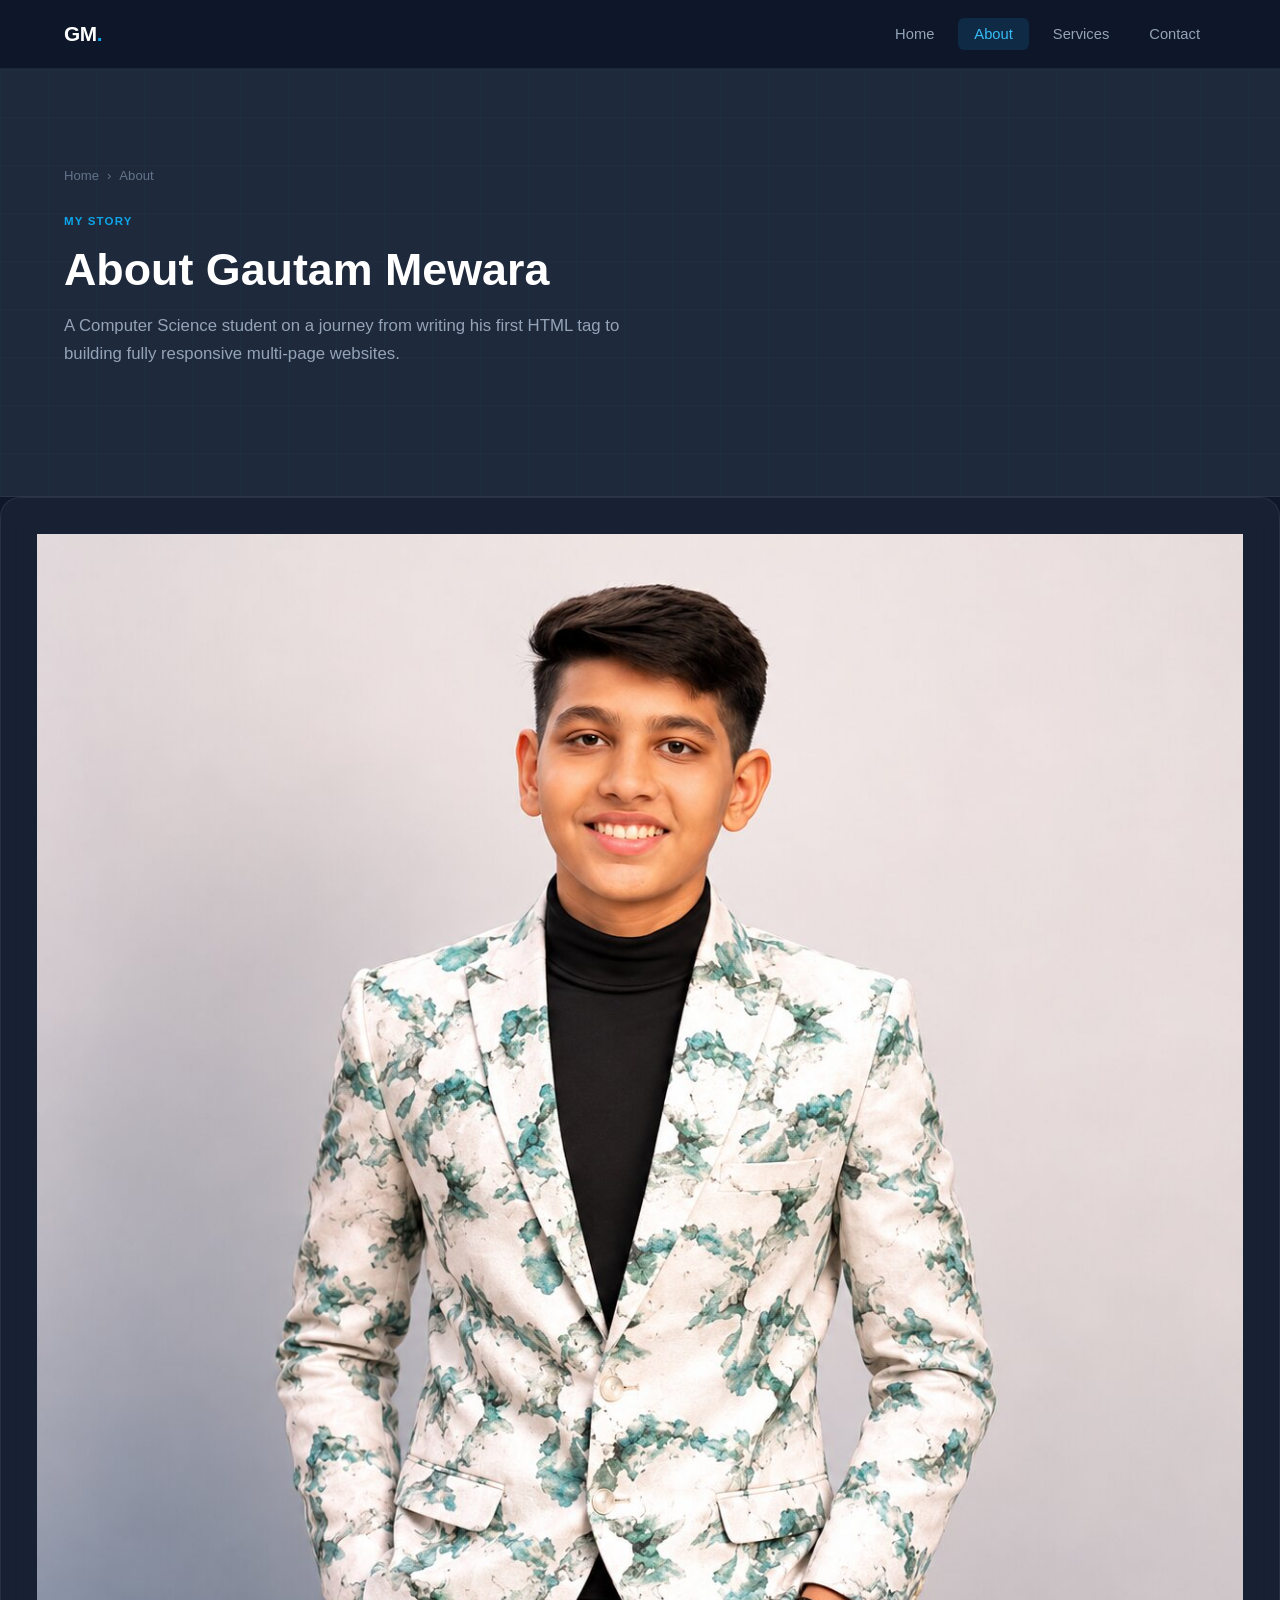
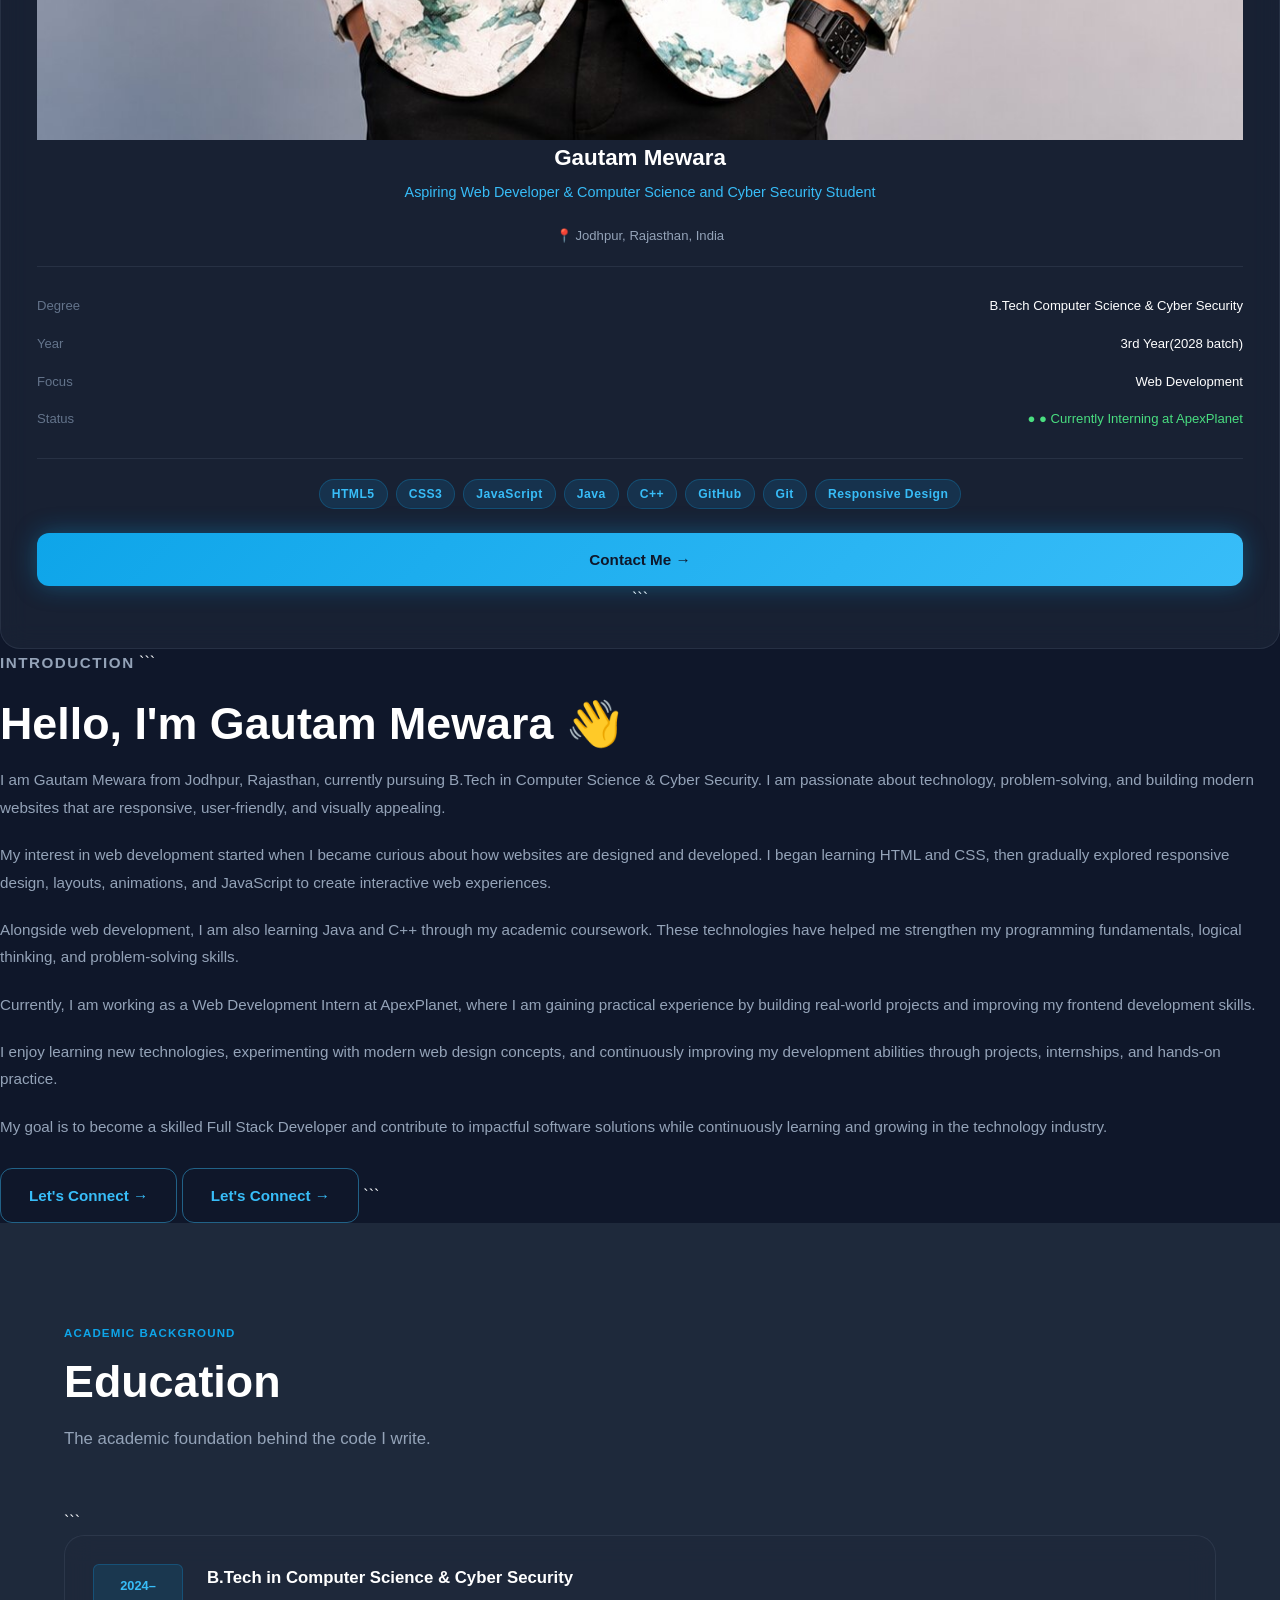
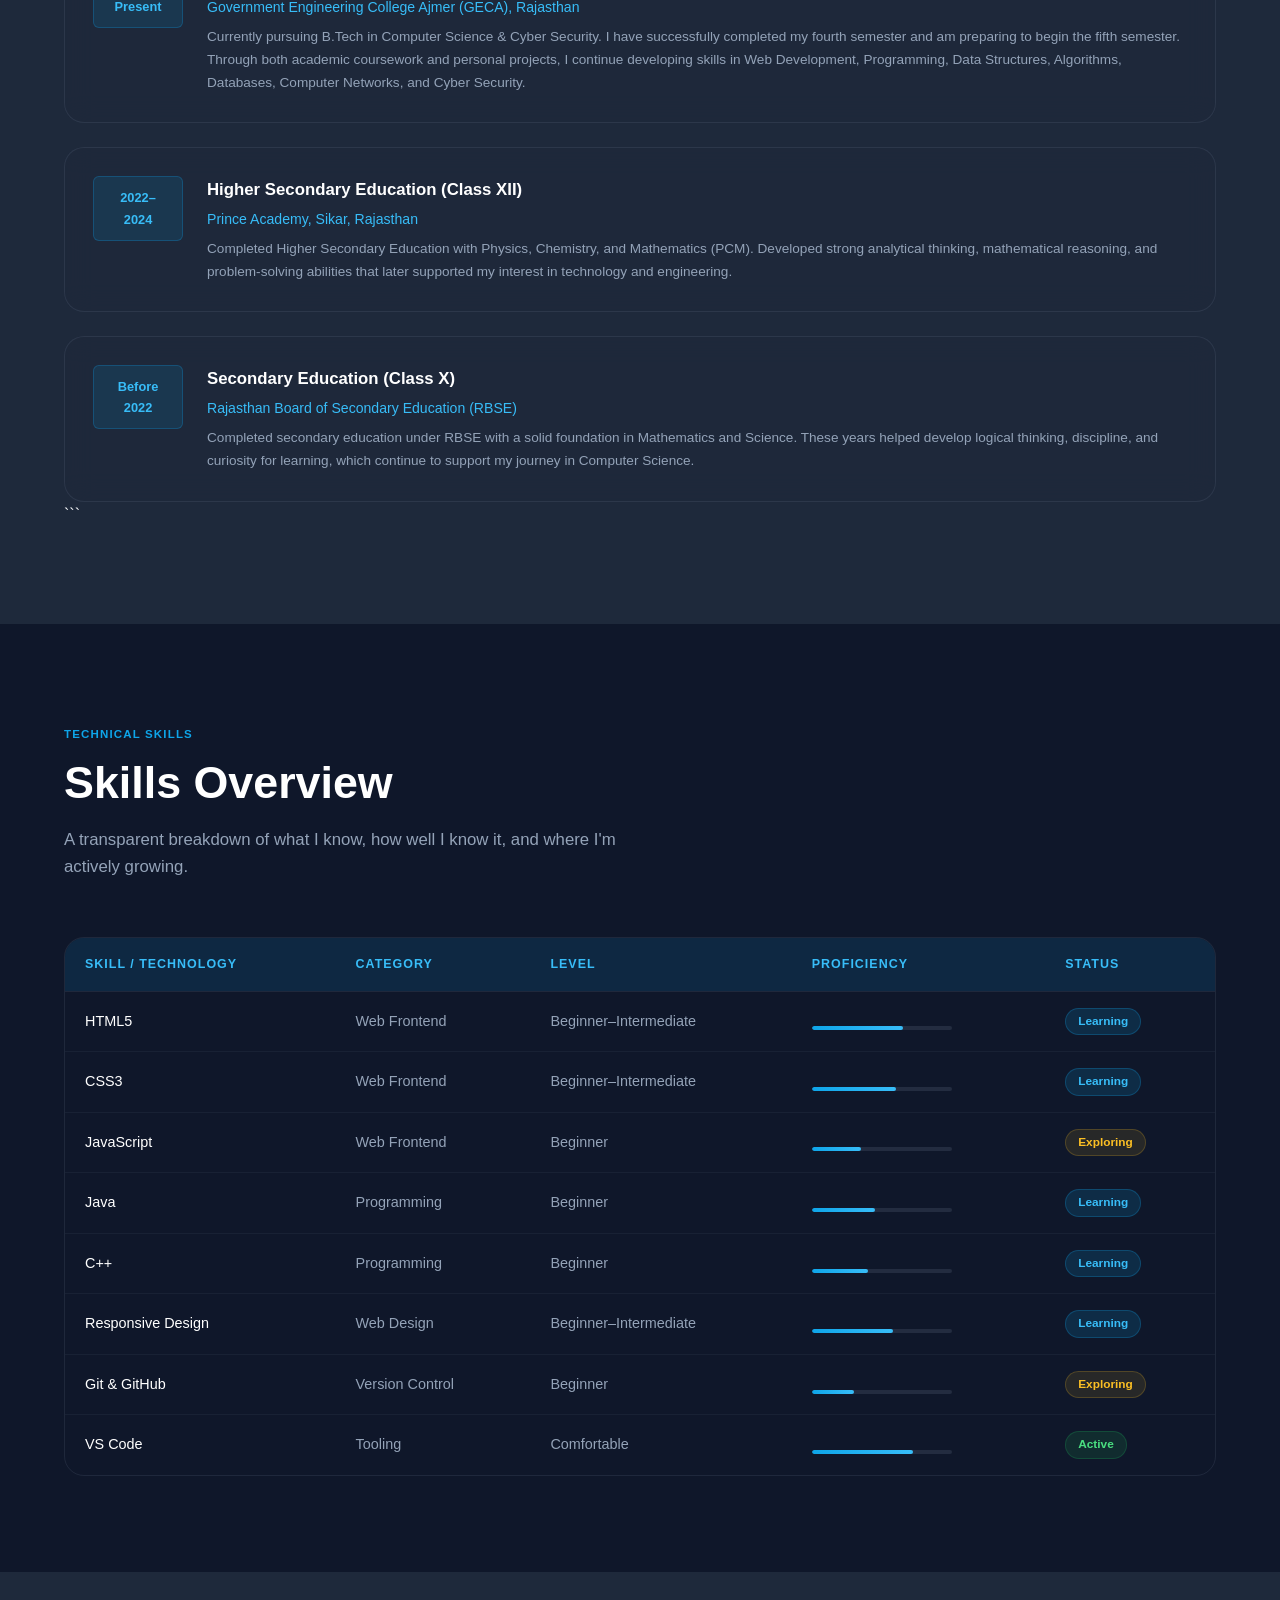
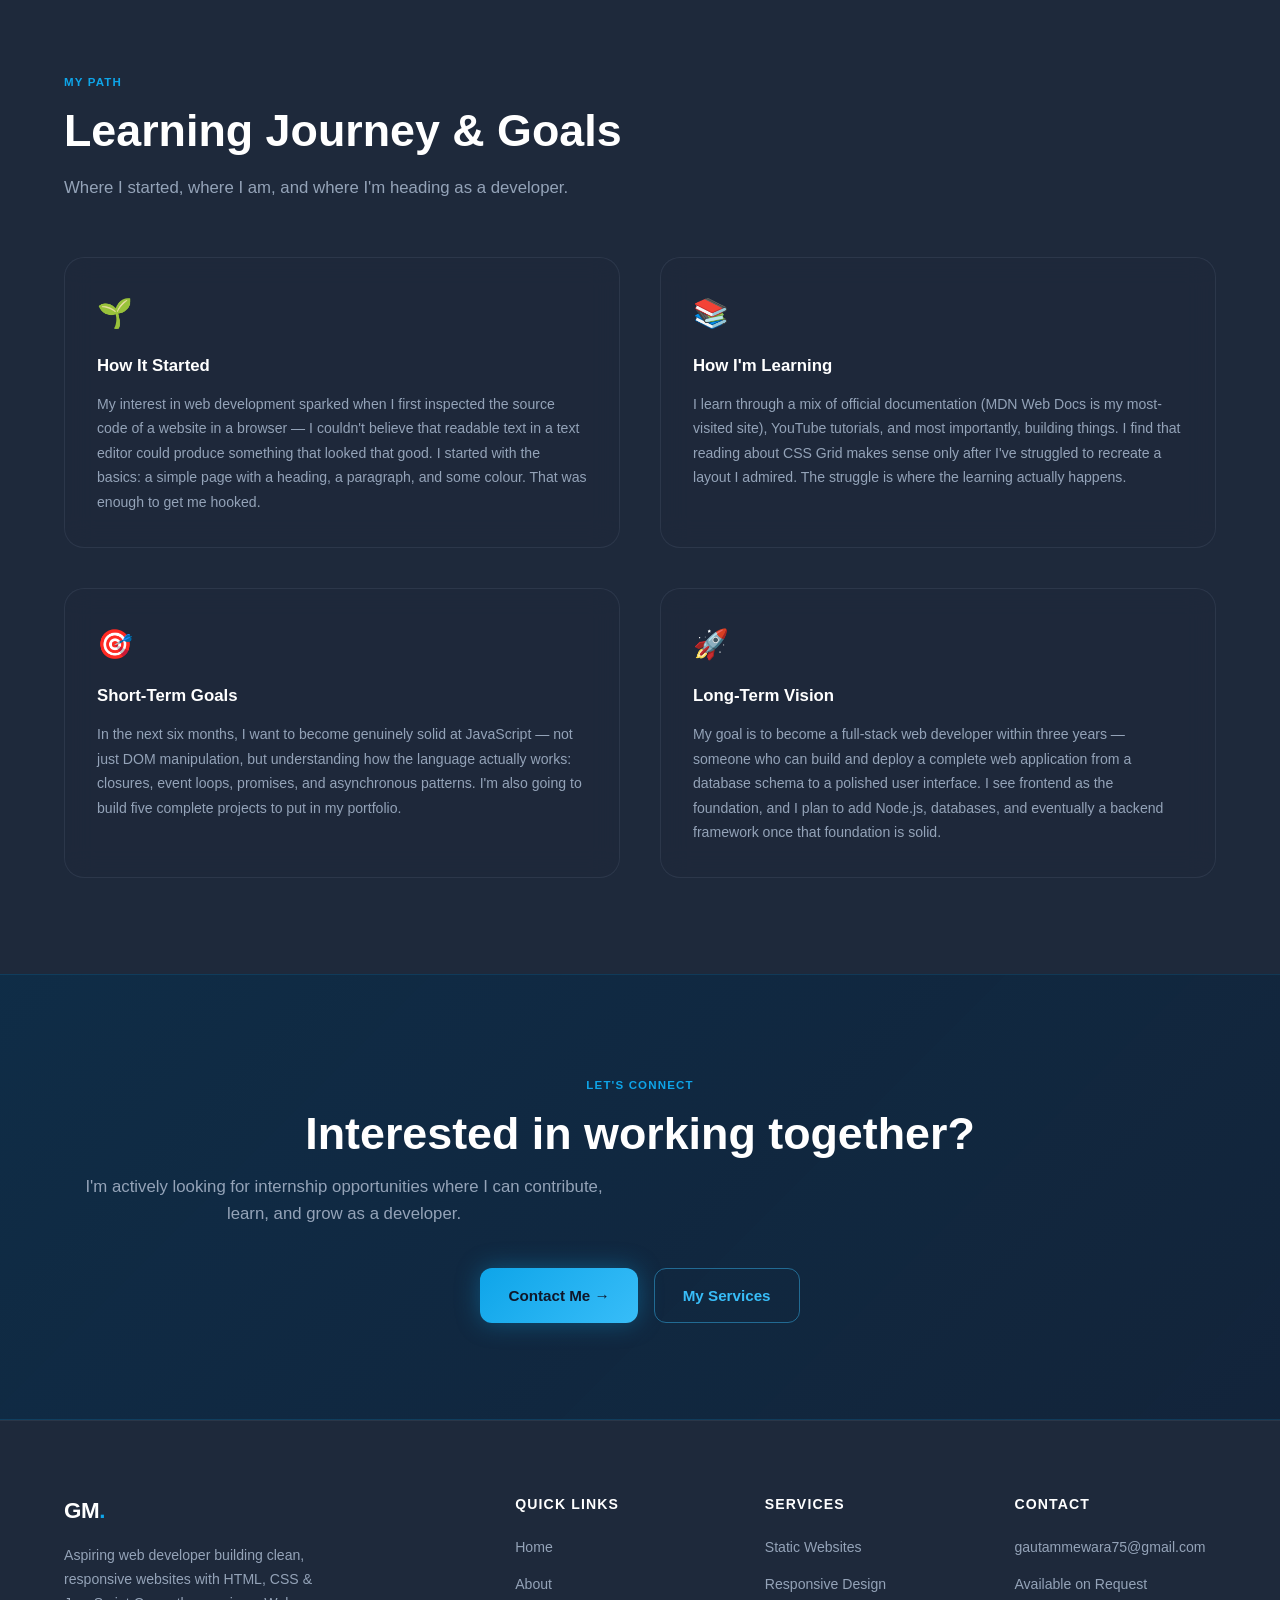
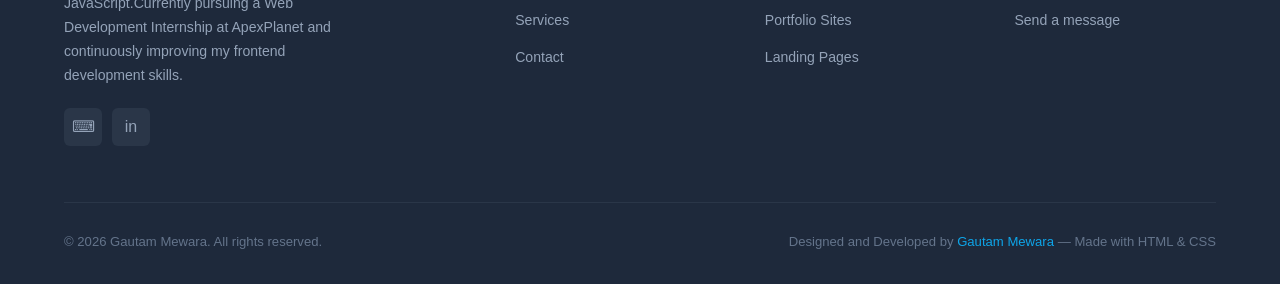
==== commit 465146e8: "Add files via upload" ====
--- a/about.html
+++ b/about.html
@@ -2,15 +2,6 @@
 <html lang="en">
 <head>
   <!-- Created by Gautam Mewara -->
-  <script>
-    (function () {
-      try {
-        var stored = localStorage.getItem('theme');
-        var theme = stored || (matchMedia('(prefers-color-scheme: light)').matches ? 'light' : 'dark');
-        if (theme === 'light') document.documentElement.setAttribute('data-theme', 'light');
-      } catch (e) { /* localStorage unavailable */ }
-    })();
-  </script>
   <meta charset="UTF-8" />
   <meta name="viewport" content="width=device-width, initial-scale=1.0" />
   <meta name="description" content="About Gautam Mewara — Computer Science and Cyber Security student, aspiring web developer, learning HTML, CSS, Java and C++." />
@@ -20,7 +11,6 @@
   <link rel="preconnect" href="https://fonts.gstatic.com" crossorigin />
 </head>
 <body>
-  <a href="#main-content" class="skip-link">Skip to content</a>
 
   <!-- ══ NAVBAR ══════════════════════════════════════════════ -->
   <header>
@@ -30,22 +20,17 @@
         <ul class="nav-links" role="list">
           <li><a href="index.html">Home</a></li>
           <li><a href="about.html" class="active" aria-current="page">About</a></li>
-          <li><a href="projects.html">Projects</a></li>
           <li><a href="services.html">Services</a></li>
           <li><a href="contact.html">Contact</a></li>
         </ul>
         <button class="nav-toggle" aria-label="Toggle mobile menu" aria-expanded="false">
           <span></span><span></span><span></span>
         </button>
-        <button class="theme-toggle" id="theme-toggle" type="button" aria-pressed="false" aria-label="Switch to light theme">
-          <span class="theme-icon theme-icon-dark" aria-hidden="true">🌙</span>
-          <span class="theme-icon theme-icon-light" aria-hidden="true">☀️</span>
-        </button>
       </div>
     </nav>
   </header>
 
-  <main id="main-content">
+  <main>
 
     <!-- ══ PAGE HERO ══════════════════════════════════════════ -->
     <section class="page-hero" aria-labelledby="page-heading">
@@ -62,10 +47,6 @@
     </section>
 
     <!-- ══ INTRODUCTION ════════════════════════════════════════ -->
-    <section class="section" aria-label="Introduction">
-      <div class="container">
-        <div class="about-intro-grid">
-
    <div class="about-profile-card glass">
     <img src="images/profile.jpg"
          alt="Gautam Mewara"
@@ -114,12 +95,14 @@
    style="width:100%; justify-content:center; margin-top:24px;">
    Contact Me →
 </a>
+```
 
 </div>
 
 <div class="about-text-content">
     <p class="tag">Introduction</p>
 
+```
 <h2 class="section-title" id="intro-heading">
     Hello, I'm Gautam Mewara 👋
 </h2>
@@ -152,11 +135,12 @@
     Let's Connect →
 </a>
 
-        </div>
-
-        </div>
-      </div>
-    </section>
+<a href="contact.html" class="btn btn-outline" style="margin-top:8px;">
+    Let's Connect →
+</a>
+```
+
+</div>
 
 
     <!-- ══ EDUCATION ════════════════════════════════════════ -->
@@ -166,6 +150,7 @@
     <h2 class="section-title" id="edu-heading">Education</h2>
     <p class="section-subtitle">The academic foundation behind the code I write.</p>
 
+```
 <div class="education-list">
 
   <article class="education-item glass">
@@ -202,6 +187,7 @@
   </article>
 
 </div>
+```
 
   </div>
 </section>
@@ -389,7 +375,7 @@
           <p>Aspiring web developer building clean, responsive websites with HTML, CSS &amp; JavaScript.Currently pursuing a Web Development Internship at ApexPlanet and continuously improving my frontend development skills.</p>
           <div class="footer-social">
             <a href="https://github.com/gautammewara75" target="_blank" rel="noopener noreferrer" class="social-link" aria-label="GitHub">⌨</a>
-            <a href="https://linkedin.com/in/gautammewara75" target="_blank" rel="noopener noreferrer" class="social-link" aria-label="LinkedIn">in</a>
+            <a href="https://www.linkedin.com/in/gautammewara75" target="_blank" rel="noopener noreferrer" class="social-link" aria-label="LinkedIn">in</a>
           </div>
         </div>
         <div class="footer-col">
@@ -397,7 +383,6 @@
           <ul>
             <li><a href="index.html">Home</a></li>
             <li><a href="about.html">About</a></li>
-            <li><a href="projects.html">Projects</a></li>
             <li><a href="services.html">Services</a></li>
             <li><a href="contact.html">Contact</a></li>
           </ul>
@@ -415,7 +400,7 @@
           <h4>Contact</h4>
           <ul>
             <li><a href="mailto:gautammewara75@gmail.com">gautammewara75@gmail.com</a></li>
-            <li><span>Phone: Available on Request</span></li>
+            <li><a href="tel:Available on Request">Available on Request</a></li>
             <li><a href="contact.html">Send a message</a></li>
           </ul>
         </div>
@@ -427,8 +412,6 @@
     </div>
   </footer>
 
-  <button id="back-to-top" class="back-to-top" type="button" aria-label="Back to top">↑</button>
-
   <script src="js/script.js"></script>
 </body>
 </html>
--- a/css/style.css
+++ b/css/style.css
@@ -16,12 +16,6 @@
   --slate-dark: #64748b;
   --white:      #ffffff;
 
-  /* RGB triplets used inside rgba() so the dark/light theme can swap the
-     base colour while every existing opacity value stays untouched. */
-  --surface-rgb: 30,41,59;    /* card / glass panels */
-  --deep-rgb:    15,23,42;    /* navbar, inputs, deepest panels */
-  --ink-rgb:     148,163,184; /* borders, dividers, track lines */
-
   --radius-sm:  6px;
   --radius-md:  12px;
   --radius-lg:  20px;
@@ -38,34 +32,7 @@
   --font-body:    'Inter', sans-serif;
 }
 
-/* ── Light theme overrides ─────────────────────────────────────────
-   Toggled by setting data-theme="light" on <html> (see js/script.js).
-   Only colour tokens change; layout, spacing and content stay identical. */
-html[data-theme="light"] {
-  --navy:       #f1f5f9;
-  --navy-mid:   #e7edf3;
-  --sky:        #0284c7;
-  --sky-light:  #0ea5e9;
-  --snow:       #0f172a;
-  --slate:      #475569;
-  --slate-dark: #334155;
-  --white:      #0f172a;
-
-  --surface-rgb: 255,255,255;
-  --deep-rgb:    226,232,240;
-  --ink-rgb:     100,116,139;
-
-  --shadow-sm:  0 1px 3px rgba(15,23,42,.08);
-  --shadow-md:  0 4px 16px rgba(15,23,42,.10);
-  --shadow-lg:  0 8px 32px rgba(15,23,42,.14);
-  --shadow-glow: 0 0 24px rgba(2,132,199,.18);
-}
-
 html { scroll-behavior: smooth; font-size: 16px; }
-
-/* Keeps in-page anchor jumps (FAQ links, section-nav dots, skip link) from
-   hiding under the sticky navbar */
-[id] { scroll-margin-top: 84px; }
 
 body {
   font-family: var(--font-body);
@@ -73,7 +40,6 @@
   color: var(--snow);
   line-height: 1.65;
   overflow-x: hidden;
-  transition: background-color var(--transition), color var(--transition);
 }
 
 a { color: var(--sky-light); text-decoration: none; transition: color var(--transition); }
@@ -159,8 +125,8 @@
 
 /* ── Glassmorphism card ───────────────────────────────────── */
 .glass {
-  background: rgba(var(--surface-rgb),.6);
-  border: 1px solid rgba(var(--ink-rgb),.12);
+  background: rgba(30,41,59,.6);
+  border: 1px solid rgba(148,163,184,.12);
   backdrop-filter: blur(14px);
   -webkit-backdrop-filter: blur(14px);
   border-radius: var(--radius-lg);
@@ -173,8 +139,8 @@
   position: sticky;
   top: 0;
   z-index: 1000;
-  background: rgba(var(--deep-rgb),.88);
-  border-bottom: 1px solid rgba(var(--ink-rgb),.1);
+  background: rgba(15,23,42,.88);
+  border-bottom: 1px solid rgba(148,163,184,.1);
   backdrop-filter: blur(18px);
   -webkit-backdrop-filter: blur(18px);
   padding: 0;
@@ -237,69 +203,6 @@
 .nav-toggle.open span:nth-child(1) { transform: translateY(7px) rotate(45deg); }
 .nav-toggle.open span:nth-child(2) { opacity: 0; }
 .nav-toggle.open span:nth-child(3) { transform: translateY(-7px) rotate(-45deg); }
-
-/* Theme toggle */
-.theme-toggle {
-  position: relative;
-  width: 44px;
-  height: 26px;
-  border-radius: 99px;
-  border: 1px solid rgba(var(--ink-rgb),.25);
-  background: rgba(var(--surface-rgb),.7);
-  cursor: pointer;
-  flex-shrink: 0;
-  margin-left: 8px;
-  transition: border-color var(--transition);
-}
-.theme-toggle:hover { border-color: rgba(14,165,233,.4); }
-.theme-toggle::before {
-  content: '';
-  position: absolute;
-  top: 2px; left: 2px;
-  width: 20px; height: 20px;
-  border-radius: 50%;
-  background: linear-gradient(135deg, var(--sky), var(--sky-light));
-  box-shadow: var(--shadow-glow);
-  transition: transform var(--transition);
-}
-html[data-theme="light"] .theme-toggle::before { transform: translateX(18px); }
-.theme-toggle .theme-icon {
-  position: absolute;
-  top: 50%;
-  font-size: .72rem;
-  transform: translateY(-50%);
-  pointer-events: none;
-}
-.theme-icon-dark  { left: 5px; }
-.theme-icon-light { right: 5px; }
-
-/* Skip link (accessibility) */
-.skip-link {
-  position: absolute;
-  left: 12px;
-  top: -60px;
-  z-index: 2000;
-  background: var(--sky);
-  color: var(--navy);
-  font-weight: 600;
-  font-size: .85rem;
-  padding: 10px 18px;
-  border-radius: var(--radius-sm);
-  transition: top var(--transition);
-}
-.skip-link:focus { top: 12px; }
-
-/* Visible keyboard focus across the site */
-a:focus-visible,
-button:focus-visible,
-input:focus-visible,
-select:focus-visible,
-textarea:focus-visible,
-[tabindex]:focus-visible {
-  outline: 2px solid var(--sky-light);
-  outline-offset: 3px;
-  border-radius: 4px;
-}
 
 /* ══════════════════════════════════════════════════════════
    HERO
@@ -410,7 +313,7 @@
   gap: 32px;
   margin-top: 48px;
   padding-top: 40px;
-  border-top: 1px solid rgba(var(--ink-rgb),.12);
+  border-top: 1px solid rgba(148,163,184,.12);
 }
 .stat-item { display: flex; flex-direction: column; }
 .stat-number {
@@ -481,7 +384,7 @@
 }
 .progress-bar {
   height: 5px;
-  background: rgba(var(--ink-rgb),.15);
+  background: rgba(148,163,184,.15);
   border-radius: 99px;
   overflow: hidden;
 }
@@ -542,8 +445,8 @@
   gap: 14px;
   padding: 16px;
   border-radius: var(--radius-md);
-  background: rgba(var(--deep-rgb),.5);
-  border: 1px solid rgba(var(--ink-rgb),.08);
+  background: rgba(15,23,42,.5);
+  border: 1px solid rgba(148,163,184,.08);
   transition: border-color var(--transition);
 }
 .highlight-item:hover { border-color: rgba(14,165,233,.3); }
@@ -642,7 +545,7 @@
 .skill-level-bar {
   margin-top: 14px;
   height: 4px;
-  background: rgba(var(--ink-rgb),.15);
+  background: rgba(148,163,184,.15);
   border-radius: 99px;
   overflow: hidden;
 }
@@ -663,11 +566,11 @@
 .why-card {
   padding: 32px;
   border-left: 3px solid rgba(14,165,233,.3);
-  background: rgba(var(--surface-rgb),.4);
+  background: rgba(30,41,59,.4);
   border-radius: 0 var(--radius-md) var(--radius-md) 0;
   transition: all var(--transition);
 }
-.why-card:hover { border-left-color: var(--sky); background: rgba(var(--surface-rgb),.7); }
+.why-card:hover { border-left-color: var(--sky); background: rgba(30,41,59,.7); }
 
 .why-card h3 {
   font-family: var(--font-display);
@@ -749,7 +652,7 @@
 .gallery-overlay {
   position: absolute;
   inset: 0;
-  background: linear-gradient(to top, rgba(var(--deep-rgb),.8), transparent);
+  background: linear-gradient(to top, rgba(15,23,42,.8), transparent);
   opacity: 0;
   transition: opacity var(--transition);
   display: flex;
@@ -778,7 +681,7 @@
 ══════════════════════════════════════════════════════════ */
 .footer {
   background: var(--navy-mid);
-  border-top: 1px solid rgba(var(--ink-rgb),.1);
+  border-top: 1px solid rgba(148,163,184,.1);
   padding: 72px 0 32px;
 }
 
@@ -800,7 +703,7 @@
 .social-link {
   width: 38px; height: 38px;
   border-radius: var(--radius-sm);
-  background: rgba(var(--ink-rgb),.1);
+  background: rgba(148,163,184,.1);
   display: flex; align-items: center; justify-content: center;
   font-size: 1rem;
   transition: all var(--transition);
@@ -828,7 +731,7 @@
 
 .footer-bottom {
   padding-top: 28px;
-  border-top: 1px solid rgba(var(--ink-rgb),.1);
+  border-top: 1px solid rgba(148,163,184,.1);
   display: flex;
   justify-content: space-between;
   align-items: center;
@@ -846,7 +749,7 @@
   background: var(--navy-mid);
   position: relative;
   overflow: hidden;
-  border-bottom: 1px solid rgba(var(--ink-rgb),.1);
+  border-bottom: 1px solid rgba(148,163,184,.1);
 }
 .page-hero::before {
   content: '';
@@ -893,16 +796,16 @@
   color: var(--navy);
   margin: 0 auto 20px;
   box-shadow: var(--shadow-glow);
-}
-.profile-avatar-image {
-  width: 120px;
-  height: 120px;
-  border-radius: 50%;
-  object-fit: cover;
-  display: block;
-  margin: 0 auto 20px;
-  border: 3px solid var(--sky-light);
-  box-shadow: var(--shadow-glow);
+  .profile-avatar-image{
+    width:120px;
+    height:120px;
+    border-radius:50%;
+    object-fit:cover;
+    display:block;
+    margin:0 auto 20px;
+    border:3px solid #38bdf8;
+    box-shadow: var(--shadow-glow);
+}
 }
 .profile-name {
   font-family: var(--font-display);
@@ -913,7 +816,7 @@
 }
 .profile-role { color: var(--sky-light); font-size: .9rem; margin-bottom: 20px; }
 .profile-location { font-size: .82rem; color: var(--slate); display: flex; align-items: center; justify-content: center; gap: 6px; }
-.profile-divider { margin: 20px 0; border: none; border-top: 1px solid rgba(var(--ink-rgb),.12); }
+.profile-divider { margin: 20px 0; border: none; border-top: 1px solid rgba(148,163,184,.12); }
 
 .profile-info-row { display: flex; justify-content: space-between; align-items: center; padding: 8px 0; }
 .profile-info-row span:first-child { font-size: .82rem; color: var(--slate-dark); }
@@ -959,7 +862,7 @@
 /* Skills Table */
 .skills-table-section {}
 
-.skills-table-wrap { overflow-x: auto; border-radius: var(--radius-lg); border: 1px solid rgba(var(--ink-rgb),.12); }
+.skills-table-wrap { overflow-x: auto; border-radius: var(--radius-lg); border: 1px solid rgba(148,163,184,.12); }
 
 .skills-table {
   width: 100%;
@@ -978,11 +881,11 @@
   text-transform: uppercase;
   letter-spacing: .08em;
   color: var(--sky-light);
-  border-bottom: 1px solid rgba(var(--ink-rgb),.12);
+  border-bottom: 1px solid rgba(148,163,184,.12);
 }
 .skills-table td {
   padding: 16px 20px;
-  border-bottom: 1px solid rgba(var(--ink-rgb),.07);
+  border-bottom: 1px solid rgba(148,163,184,.07);
   color: var(--slate);
 }
 .skills-table tbody tr:last-child td { border-bottom: none; }
@@ -1120,8 +1023,8 @@
   gap: 8px;
   padding: 10px 20px;
   border-radius: 99px;
-  background: rgba(var(--surface-rgb),.8);
-  border: 1px solid rgba(var(--ink-rgb),.12);
+  background: rgba(30,41,59,.8);
+  border: 1px solid rgba(148,163,184,.12);
   font-size: .88rem;
   color: var(--slate);
   transition: all var(--transition);
@@ -1173,8 +1076,8 @@
   gap: 8px;
   padding: 10px 18px;
   border-radius: var(--radius-sm);
-  background: rgba(var(--surface-rgb),.8);
-  border: 1px solid rgba(var(--ink-rgb),.12);
+  background: rgba(30,41,59,.8);
+  border: 1px solid rgba(148,163,184,.12);
   color: var(--slate);
   font-size: .82rem;
   transition: all var(--transition);
@@ -1208,8 +1111,8 @@
 .form-group select,
 .form-group textarea {
   padding: 12px 16px;
-  background: rgba(var(--deep-rgb),.6);
-  border: 1.5px solid rgba(var(--ink-rgb),.15);
+  background: rgba(15,23,42,.6);
+  border: 1.5px solid rgba(148,163,184,.15);
   border-radius: var(--radius-md);
   color: var(--snow);
   font-size: .9rem;
@@ -1233,7 +1136,7 @@
 .map-wrap {
   border-radius: var(--radius-lg);
   overflow: hidden;
-  border: 1px solid rgba(var(--ink-rgb),.12);
+  border: 1px solid rgba(148,163,184,.12);
   box-shadow: var(--shadow-md);
 }
 .map-wrap iframe { display: block; width: 100%; height: 420px; }
@@ -1245,8 +1148,8 @@
 .faq-question {
   width: 100%;
   padding: 18px 22px;
-  background: rgba(var(--surface-rgb),.6);
-  border: 1px solid rgba(var(--ink-rgb),.1);
+  background: rgba(30,41,59,.6);
+  border: 1px solid rgba(148,163,184,.1);
   border-radius: var(--radius-md);
   display: flex; justify-content: space-between; align-items: center;
   font-family: var(--font-display);
@@ -1256,7 +1159,7 @@
   cursor: pointer;
   transition: all var(--transition);
 }
-.faq-question:hover { background: rgba(var(--surface-rgb),.9); }
+.faq-question:hover { background: rgba(30,41,59,.9); }
 .faq-question .faq-icon { color: var(--sky); font-size: 1.1rem; transition: transform var(--transition); }
 .faq-item.open .faq-question .faq-icon { transform: rotate(45deg); }
 
@@ -1264,349 +1167,13 @@
   max-height: 0;
   overflow: hidden;
   transition: max-height .35s ease;
-  background: rgba(var(--surface-rgb),.4);
-  border: 1px solid rgba(var(--ink-rgb),.08);
+  background: rgba(30,41,59,.4);
+  border: 1px solid rgba(148,163,184,.08);
   border-top: none;
   border-radius: 0 0 var(--radius-md) var(--radius-md);
 }
 .faq-item.open .faq-answer { max-height: 300px; }
 .faq-answer-inner { padding: 18px 22px; font-size: .88rem; color: var(--slate); line-height: 1.75; }
-
-/* ══════════════════════════════════════════════════════════
-   BACK TO TOP
-══════════════════════════════════════════════════════════ */
-.back-to-top {
-  position: fixed;
-  right: 24px;
-  bottom: 24px;
-  width: 48px; height: 48px;
-  border-radius: 50%;
-  border: none;
-  background: linear-gradient(135deg, var(--sky), var(--sky-light));
-  color: var(--navy);
-  font-size: 1.25rem;
-  display: flex;
-  align-items: center;
-  justify-content: center;
-  box-shadow: var(--shadow-glow);
-  cursor: pointer;
-  opacity: 0;
-  visibility: hidden;
-  transform: translateY(14px);
-  transition: opacity var(--transition), transform var(--transition), visibility var(--transition);
-  z-index: 900;
-}
-.back-to-top.visible { opacity: 1; visibility: visible; transform: translateY(0); }
-.back-to-top:hover { transform: translateY(-4px); box-shadow: 0 0 36px rgba(14,165,233,.5); }
-
-/* ══════════════════════════════════════════════════════════
-   SERVICES CAROUSEL
-══════════════════════════════════════════════════════════ */
-.carousel { position: relative; }
-.carousel-viewport { overflow: hidden; }
-.services-grid.carousel-track {
-  transition: transform .5s cubic-bezier(.4,0,.2,1);
-  will-change: transform;
-}
-.carousel.js-carousel .services-grid.carousel-track {
-  display: flex;
-  flex-wrap: nowrap;
-  gap: 24px;
-}
-.carousel.js-carousel .services-grid.carousel-track > .service-card {
-  flex: 0 0 calc(33.333% - 16px);
-}
-@media (max-width: 1024px) {
-  .carousel.js-carousel .services-grid.carousel-track > .service-card { flex: 0 0 calc(50% - 12px); }
-}
-@media (max-width: 768px) {
-  .carousel.js-carousel .services-grid.carousel-track > .service-card { flex: 0 0 100%; }
-}
-
-.service-card[role="button"] { cursor: pointer; }
-.service-card-cta {
-  display: inline-block;
-  margin-top: 14px;
-  font-size: .82rem;
-  font-weight: 600;
-  color: var(--sky-light);
-}
-
-.carousel-controls {
-  display: flex;
-  align-items: center;
-  justify-content: center;
-  gap: 22px;
-  margin-top: 32px;
-}
-.carousel-btn {
-  width: 44px; height: 44px;
-  border-radius: 50%;
-  background: rgba(var(--surface-rgb),.8);
-  border: 1px solid rgba(var(--ink-rgb),.2);
-  color: var(--sky-light);
-  font-size: 1.3rem;
-  display: flex;
-  align-items: center;
-  justify-content: center;
-  cursor: pointer;
-  transition: all var(--transition);
-}
-.carousel-btn:hover:not(:disabled) { background: var(--sky); color: var(--navy); transform: scale(1.08); }
-.carousel-btn:disabled { opacity: .35; cursor: default; }
-
-.carousel-dots { display: flex; gap: 8px; }
-.carousel-dot {
-  width: 9px; height: 9px;
-  border-radius: 50%;
-  background: rgba(var(--ink-rgb),.35);
-  border: none;
-  padding: 0;
-  cursor: pointer;
-  transition: all var(--transition);
-}
-.carousel-dot.active { background: var(--sky); width: 22px; border-radius: 99px; }
-
-/* ══════════════════════════════════════════════════════════
-   MODAL POPUP
-══════════════════════════════════════════════════════════ */
-.modal-overlay {
-  position: fixed;
-  inset: 0;
-  background: rgba(2,6,23,.7);
-  backdrop-filter: blur(4px);
-  display: flex;
-  align-items: center;
-  justify-content: center;
-  padding: 24px;
-  z-index: 2000;
-  opacity: 0;
-  visibility: hidden;
-  transition: opacity .25s ease, visibility .25s ease;
-}
-.modal-overlay.is-open { opacity: 1; visibility: visible; }
-.modal-overlay[hidden] { display: flex; } /* allow fade-out before removal */
-
-.modal-box {
-  width: 100%;
-  max-width: 520px;
-  max-height: 85vh;
-  overflow-y: auto;
-  padding: 40px;
-  position: relative;
-  transform: translateY(16px) scale(.97);
-  transition: transform .3s cubic-bezier(.4,0,.2,1);
-}
-.modal-overlay.is-open .modal-box { transform: translateY(0) scale(1); }
-
-.modal-close {
-  position: absolute;
-  top: 18px; right: 18px;
-  width: 36px; height: 36px;
-  border-radius: 50%;
-  border: 1px solid rgba(var(--ink-rgb),.2);
-  background: rgba(var(--surface-rgb),.7);
-  color: var(--snow);
-  font-size: 1rem;
-  cursor: pointer;
-  display: flex;
-  align-items: center;
-  justify-content: center;
-  transition: all var(--transition);
-}
-.modal-close:hover { background: var(--sky); color: var(--navy); }
-
-.modal-icon {
-  width: 56px; height: 56px;
-  border-radius: var(--radius-md);
-  background: rgba(14,165,233,.14);
-  border: 1px solid rgba(14,165,233,.2);
-  display: flex; align-items: center; justify-content: center;
-  font-size: 1.6rem;
-  margin-bottom: 18px;
-}
-.modal-title {
-  font-family: var(--font-display);
-  font-size: 1.25rem;
-  font-weight: 700;
-  color: var(--white);
-  margin-bottom: 12px;
-}
-.modal-desc { font-size: .92rem; color: var(--slate); line-height: 1.75; margin-bottom: 20px; }
-.modal-features { display: flex; flex-direction: column; gap: 8px; margin-bottom: 28px; }
-.modal-features:empty { display: none; margin-bottom: 0; }
-.modal-feature {
-  display: flex;
-  align-items: center;
-  gap: 10px;
-  font-size: .85rem;
-  color: var(--slate);
-}
-.modal-feature::before { content: '✓'; color: var(--sky); font-weight: 700; }
-.modal-actions { display: flex; gap: 12px; flex-wrap: wrap; }
-
-body.modal-open { overflow: hidden; }
-
-/* ══════════════════════════════════════════════════════════
-   ANIMATED COUNTERS
-══════════════════════════════════════════════════════════ */
-.counters-section { background: var(--navy-mid); }
-.counters-grid {
-  display: grid;
-  grid-template-columns: repeat(4, 1fr);
-  gap: 24px;
-  max-width: 1000px;
-  margin: 0 auto;
-}
-.counter-card { padding: 40px 24px; text-align: center; }
-.counter-number {
-  display: block;
-  font-family: var(--font-display);
-  font-size: clamp(2.4rem, 5vw, 3.2rem);
-  font-weight: 700;
-  background: linear-gradient(135deg, var(--sky), var(--sky-light));
-  -webkit-background-clip: text;
-  -webkit-text-fill-color: transparent;
-  background-clip: text;
-}
-.counter-label { display: block; margin-top: 10px; font-size: .88rem; color: var(--slate); letter-spacing: .02em; }
-
-/* ══════════════════════════════════════════════════════════
-   SECTION QUICK-NAV (active section highlighting)
-══════════════════════════════════════════════════════════ */
-.section-nav {
-  position: fixed;
-  right: 22px;
-  top: 50%;
-  transform: translateY(-50%);
-  display: flex;
-  flex-direction: column;
-  gap: 14px;
-  z-index: 500;
-}
-.section-nav-dot {
-  width: 10px; height: 10px;
-  border-radius: 50%;
-  background: rgba(var(--ink-rgb),.35);
-  position: relative;
-  transition: all var(--transition);
-}
-.section-nav-dot::after {
-  content: attr(aria-label);
-  position: absolute;
-  right: 20px;
-  top: 50%;
-  transform: translateY(-50%);
-  white-space: nowrap;
-  font-size: .72rem;
-  font-weight: 500;
-  background: rgba(var(--surface-rgb),.95);
-  border: 1px solid rgba(var(--ink-rgb),.15);
-  color: var(--snow);
-  padding: 5px 12px;
-  border-radius: 6px;
-  opacity: 0;
-  pointer-events: none;
-  transition: opacity .2s ease;
-}
-.section-nav-dot:hover::after,
-.section-nav-dot:focus-visible::after { opacity: 1; }
-.section-nav-dot.active { background: var(--sky); transform: scale(1.35); }
-
-@media (max-width: 1100px) {
-  .section-nav { display: none; }
-}
-
-/* ══════════════════════════════════════════════════════════
-   CONTACT FORM VALIDATION
-══════════════════════════════════════════════════════════ */
-.form-group.has-error input,
-.form-group.has-error select,
-.form-group.has-error textarea {
-  border-color: #f87171;
-  box-shadow: 0 0 0 3px rgba(248,113,113,.12);
-}
-.form-group.is-valid input,
-.form-group.is-valid select,
-.form-group.is-valid textarea {
-  border-color: #4ade80;
-}
-.form-error-msg {
-  display: none;
-  align-items: center;
-  gap: 6px;
-  font-size: .78rem;
-  color: #f87171;
-}
-.form-group.has-error .form-error-msg { display: flex; }
-.form-error-msg::before { content: '⚠'; }
-
-.form-checkbox-group { display: flex; align-items: flex-start; gap: 10px; margin-bottom: 18px; }
-.form-checkbox-group input[type="checkbox"] { margin-top: 3px; width: 16px; height: 16px; accent-color: var(--sky); flex-shrink: 0; }
-.form-checkbox-group label { font-size: .82rem; color: var(--slate); text-transform: none; letter-spacing: normal; font-weight: 400; }
-
-.form-status {
-  margin-top: 16px;
-  font-size: .85rem;
-  text-align: center;
-}
-
-/* ══════════════════════════════════════════════════════════
-   PROJECTS PAGE
-══════════════════════════════════════════════════════════ */
-.featured-project-card {
-  display: grid;
-  grid-template-columns: 1fr 1fr;
-  gap: 0;
-  overflow: hidden;
-  border-radius: var(--radius-lg);
-}
-.featured-project-visual {
-  background: linear-gradient(135deg, rgba(14,165,233,.18), rgba(56,189,248,.06));
-  display: flex;
-  flex-direction: column;
-  align-items: center;
-  justify-content: center;
-  padding: 48px 32px;
-  text-align: center;
-  gap: 14px;
-}
-.featured-project-visual .fp-icon { font-size: 3.4rem; }
-.featured-project-visual .fp-name { font-family: var(--font-display); font-weight: 700; font-size: 1.4rem; color: var(--white); }
-.featured-project-visual .fp-tagline { font-size: .82rem; color: var(--slate); }
-.featured-project-body { padding: 44px; }
-.featured-project-body .tag { margin-bottom: 10px; }
-.featured-project-body h3 { font-family: var(--font-display); font-size: 1.5rem; font-weight: 700; color: var(--white); margin-bottom: 14px; }
-.featured-project-body p { font-size: .9rem; color: var(--slate); line-height: 1.75; margin-bottom: 18px; }
-.fp-tech-row { display: flex; flex-wrap: wrap; gap: 8px; margin-bottom: 22px; }
-.fp-module-list { display: grid; grid-template-columns: 1fr 1fr; gap: 8px; margin-bottom: 22px; }
-.fp-module-list li { font-size: .82rem; color: var(--slate); display: flex; align-items: center; gap: 8px; }
-.fp-module-list li::before { content: '✓'; color: var(--sky); font-weight: 700; }
-.fp-note {
-  font-size: .78rem;
-  color: var(--slate-dark);
-  border-top: 1px solid rgba(var(--ink-rgb),.1);
-  padding-top: 14px;
-}
-
-@media (max-width: 900px) {
-  .featured-project-card { grid-template-columns: 1fr; }
-}
-
-.academic-projects-grid {
-  display: grid;
-  grid-template-columns: repeat(4, 1fr);
-  gap: 24px;
-}
-.academic-project-card { padding: 28px; }
-.academic-project-card .ap-icon { font-size: 1.8rem; margin-bottom: 12px; display: block; }
-.academic-project-card h4 { font-family: var(--font-display); font-size: 1.02rem; color: var(--white); margin-bottom: 8px; }
-.academic-project-card p { font-size: .82rem; color: var(--slate); line-height: 1.6; margin-bottom: 14px; }
-.academic-project-card .ap-tag { display:inline-block; font-size:.68rem; font-weight:600; letter-spacing:.04em; text-transform:uppercase; color: var(--sky-light); background: rgba(14,165,233,.12); border:1px solid rgba(14,165,233,.2); padding: 4px 10px; border-radius: 99px; margin-bottom: 14px; }
-.academic-project-card .ap-stack { display: flex; flex-wrap: wrap; gap: 6px; }
-.academic-project-card .ap-stack span { font-size: .7rem; color: var(--slate); border: 1px solid rgba(var(--ink-rgb),.15); padding: 3px 8px; border-radius: 6px; }
-
-
 
 /* ══════════════════════════════════════════════════════════
    RESPONSIVE
@@ -1639,8 +1206,6 @@
 
   .contact-grid     { grid-template-columns: 1fr; }
   .journey-grid     { grid-template-columns: 1fr; }
-  .counters-grid    { grid-template-columns: repeat(2, 1fr); }
-  .academic-projects-grid { grid-template-columns: 1fr 1fr; }
 }
 
 /* Mobile ≤ 768px */
@@ -1649,27 +1214,17 @@
   .section-sm { padding: 48px 0; }
 
   .nav-links {
-    display: flex;
+    display: none;
     position: absolute;
     top: 68px; left: 0; right: 0;
-    background: rgba(var(--deep-rgb),.97);
-    border-bottom: 1px solid rgba(var(--ink-rgb),.12);
+    background: rgba(15,23,42,.97);
+    border-bottom: 1px solid rgba(148,163,184,.12);
     flex-direction: column;
-    padding: 0 20px;
+    padding: 20px;
     gap: 4px;
     backdrop-filter: blur(18px);
-    max-height: 0;
-    opacity: 0;
-    overflow: hidden;
-    visibility: hidden;
-    transition: max-height .35s ease, opacity .25s ease, padding .35s ease;
   }
-  .nav-links.open {
-    max-height: 420px;
-    opacity: 1;
-    visibility: visible;
-    padding: 20px;
-  }
+  .nav-links.open { display: flex; }
   .nav-links a { padding: 12px 16px; border-radius: var(--radius-sm); }
 
   .nav-toggle { display: flex; }
@@ -1690,8 +1245,6 @@
   .process-grid   { grid-template-columns: 1fr 1fr; }
 
   .form-row { grid-template-columns: 1fr; }
-  .counters-grid { grid-template-columns: 1fr; gap: 18px; }
-  .academic-projects-grid { grid-template-columns: 1fr; }
 
   .footer-grid    { grid-template-columns: 1fr; gap: 32px; }
   .footer-bottom  { flex-direction: column; text-align: center; }
